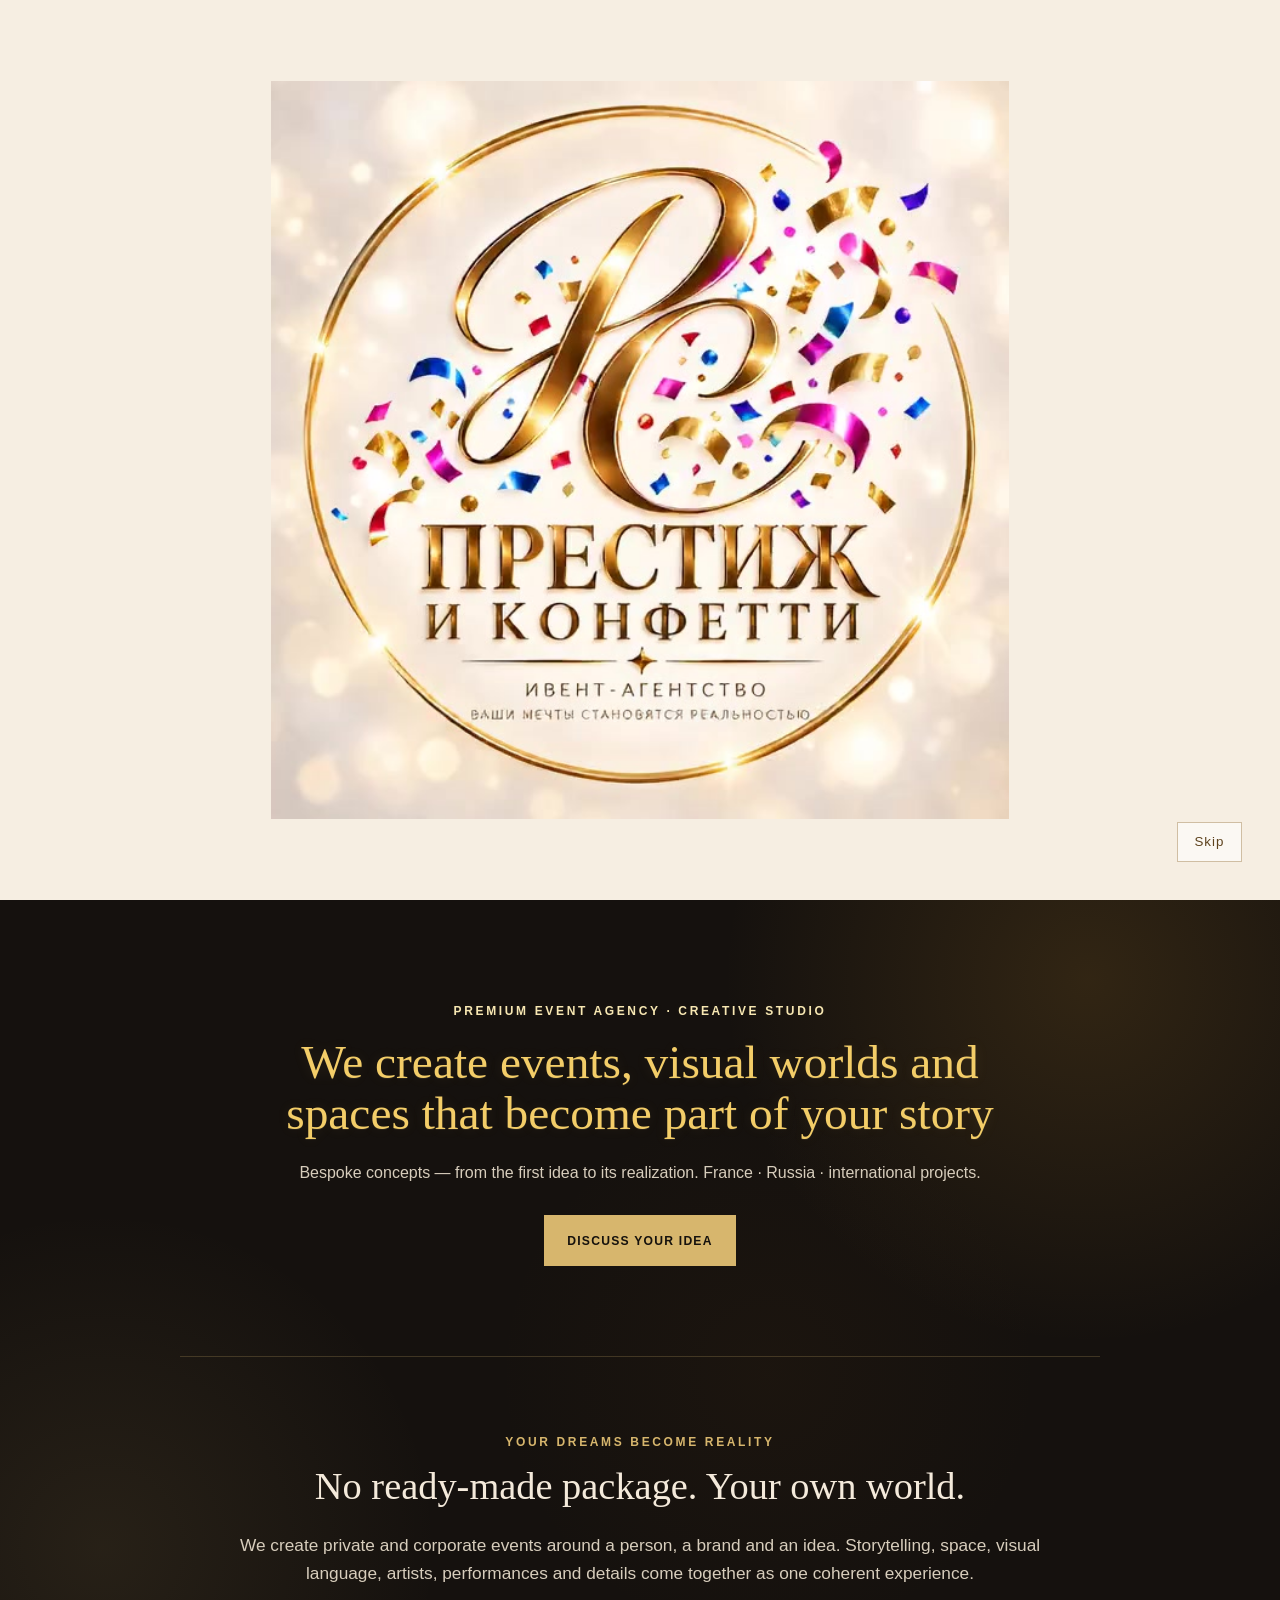
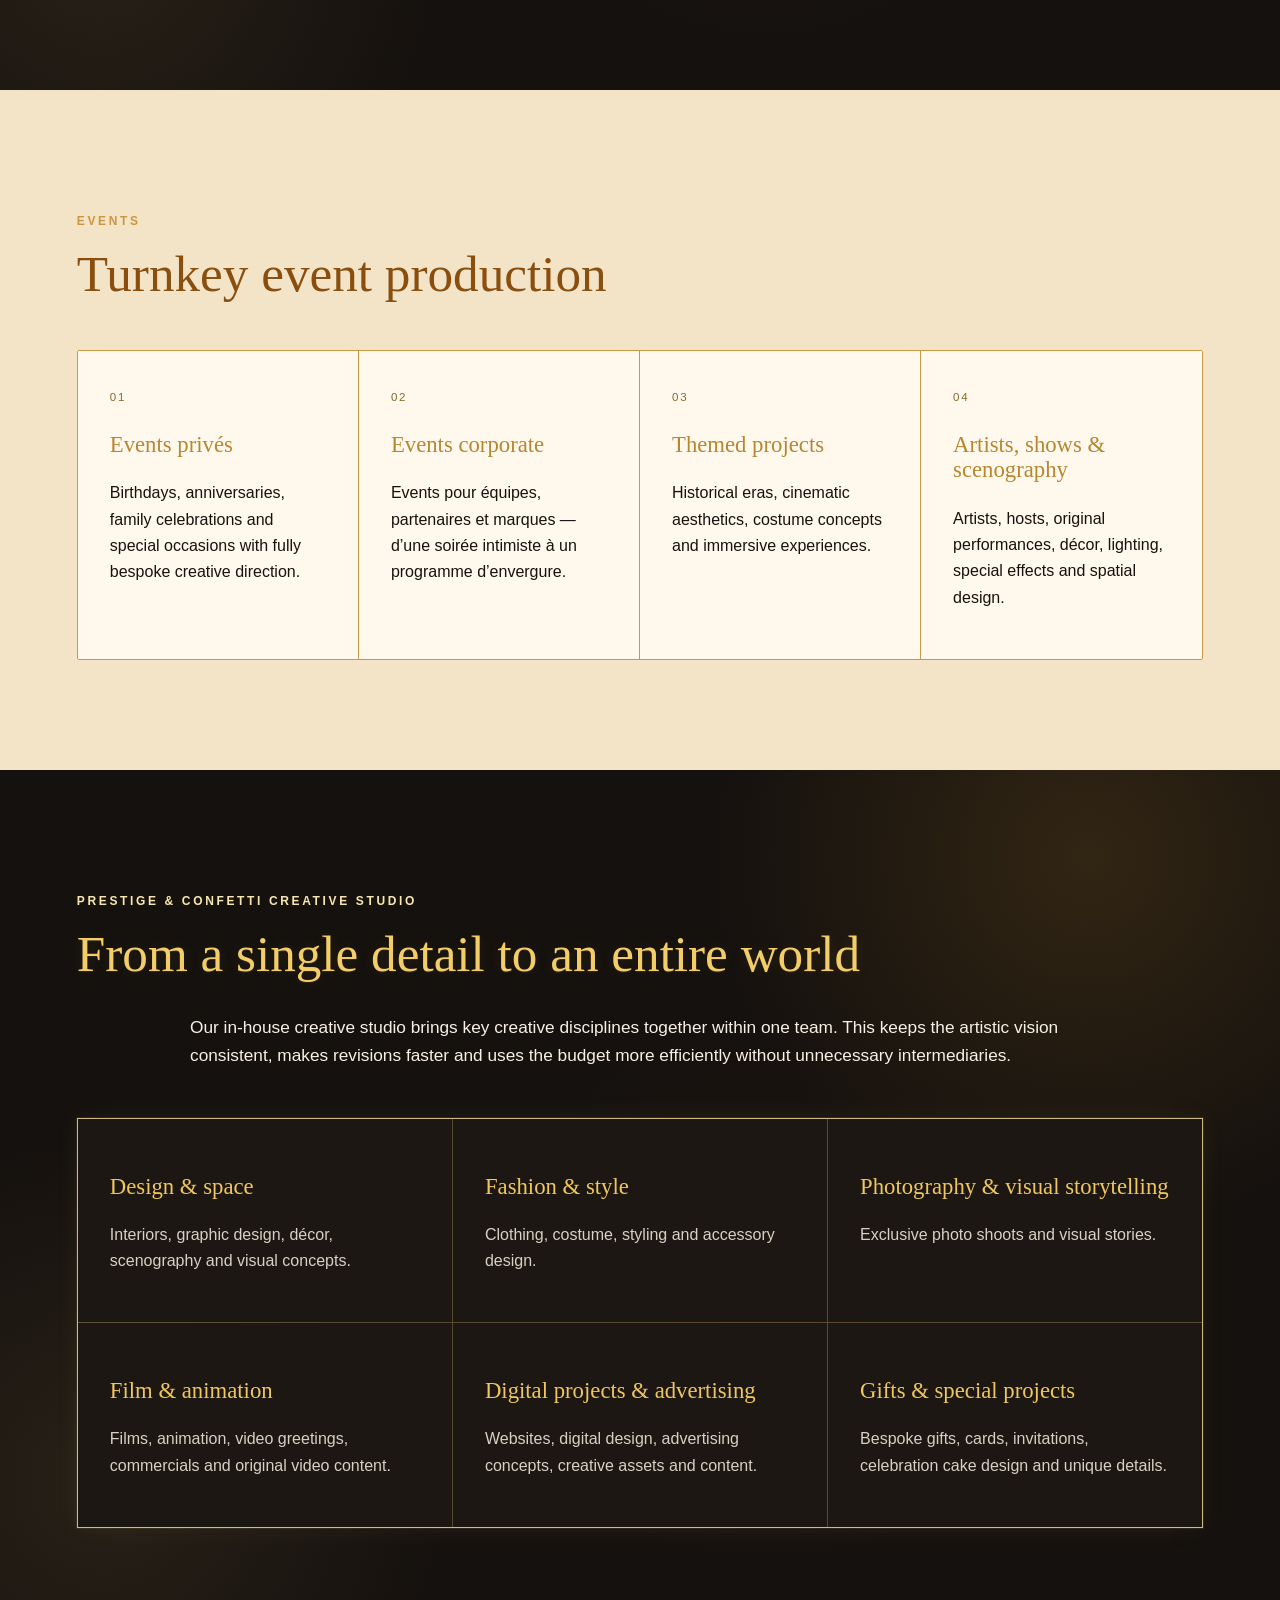
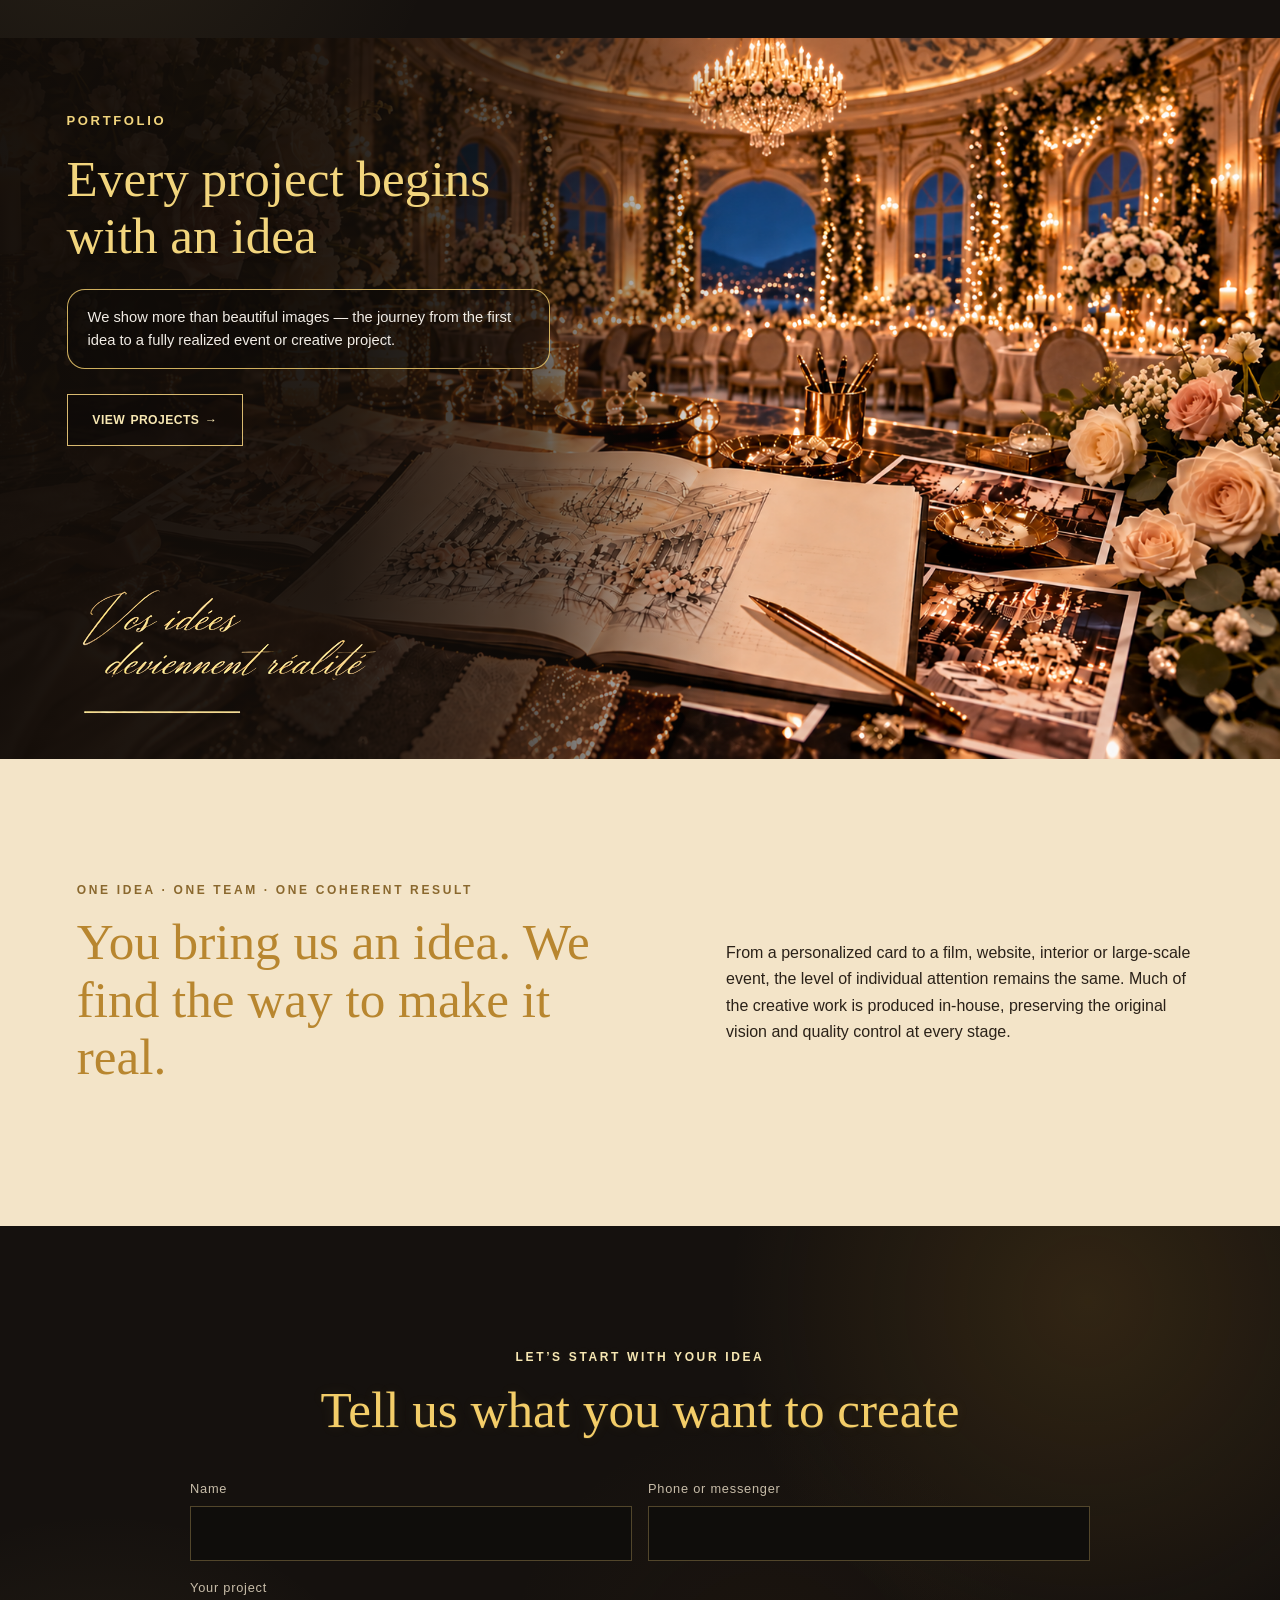
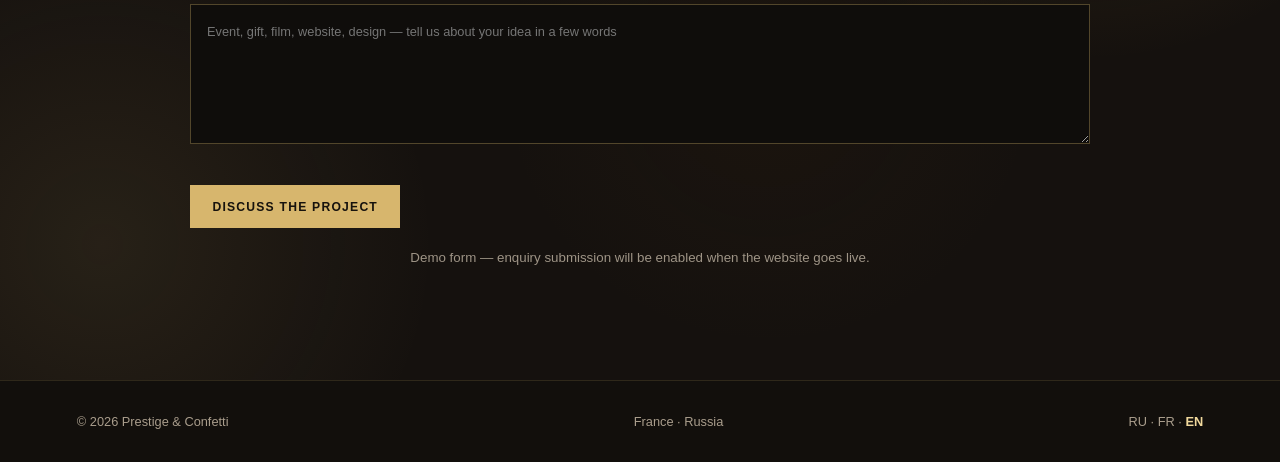
==== en.html @ f1adc05f "Add files via upload" ====
<!doctype html>
<html lang="en">
<head>
  <meta charset="utf-8">
  <meta name="viewport" content="width=device-width,initial-scale=1">
  <title>Prestige & Confetti | Premium Event Agency & Creative Studio</title>
  <meta name="description" content="Prestige & Confetti — premium event agency and integrated creative studio. Private and corporate events, design, photography, film, animation, websites, advertising and bespoke projects.">
  <meta name="robots" content="index,follow,max-image-preview:large">
  <meta name="theme-color" content="#120f0c">
  <meta property="og:type" content="website">
  <meta property="og:locale" content="en_US">
  <meta property="og:title" content="Prestige & Confetti — your dreams become reality">
  <meta property="og:description" content="Exclusive events and bespoke creative projects.">
  <meta property="og:image" content="assets/logo-ru.png">
  <link rel="preload" href="assets/logo-intro-fr.mp4" as="video" type="video/mp4">
  <link rel="stylesheet" href="styles.css">
  <script type="application/ld+json">{"@context":"https://schema.org","@type":"Organization","name":"Prestige & Confetti","description":"Premium Event Agency & Creative Studio intégré","areaServed":["France","Russie"],"knowsAbout":["Organisation d’événements","Events privés","Events corporate","Scénographie","Design","Photo et vidéo","Animation","Web design","Publicité"]}</script>
</head>
<body class="splash-active">
  <div class="splash" id="splash" aria-label="Prestige & Confetti">
    <video id="logoIntro" autoplay muted playsinline preload="auto" poster="assets/logo-poster.jpg">
      <source src="assets/logo-intro-fr.mp4" type="video/mp4">
    </video>
    <button class="skip" id="skipIntro" type="button">Skip</button>
  </div>

  <header class="top">
    <a class="brand" href="#top" aria-label="Prestige & Confetti — accueil"><img src="assets/logo-ru.png" alt=""><span>PRESTIGE & CONFETTI</span></a>
    <nav aria-label="Main navigation"><a href="#events">Events</a><a href="#studio">Creative Studio</a><a href="#portfolio">Portfolio</a><a href="#about">About</a><a href="#contact">Contact</a></nav>
    <div class="tools"><span class="langs" aria-label="Language"><a href="index.html" lang="ru">RU</a> <i>·</i> <a href="fr.html" lang="fr">FR</a> <i>·</i> <strong>EN</strong></span><button id="menu" aria-label="Open menu">☰</button></div>
  </header>

  <main id="top">
    <section class="hero confetti-zone" aria-label="Cinematic intro Prestige & Confetti">
      <video id="heroVideo" muted playsinline preload="metadata" poster="assets/hero-poster.jpg">
        <source src="assets/intro.mp4" type="video/mp4">
      </video>
      <audio id="backgroundMusic" loop autoplay preload="auto" playsinline>
        <source src="assets/neonovyy-karnaval-33-016ceb.mp3" type="audio/mpeg">
      </audio>
      <button class="sound" id="soundToggle" type="button" aria-label="Mute sound">Sound: on</button>
      <button class="confetti-toggle" id="confettiToggle" type="button" aria-label="Turn off confetti" aria-pressed="true">Confetti: on</button>
      <a class="scroll" href="#philosophy" aria-label="Go to content">↓</a>
    </section>

    <section id="philosophy" class="dark intro glow-bg hero-text confetti-zone">
      <p class="eyebrow">PREMIUM EVENT AGENCY · CREATIVE STUDIO</p>
      <h1 id="hero-title">We create events, visual worlds and spaces that become part of your story</h1>
      <p class="hero-lead">Bespoke concepts — from the first idea to its realization. France · Russia · international projects.</p>
      <a class="btn" href="#contact">Discuss your idea</a>
      <div class="philosophy-note">
        <p class="eyebrow">YOUR DREAMS BECOME REALITY</p>
        <h2>No ready-made package. Your own world.</h2>
        <p>We create private and corporate events around a person, a brand and an idea. Storytelling, space, visual language, artists, performances and details come together as one coherent experience.</p>
      </div>
    </section>

    <section id="events" class="light">
      <p class="eyebrow">EVENTS</p><h2>Turnkey event production</h2>
      <div class="grid"><article><span>01</span><h3>Events privés</h3><p>Birthdays, anniversaries, family celebrations and special occasions with fully bespoke creative direction.</p></article><article><span>02</span><h3>Events corporate</h3><p>Events pour équipes, partenaires et marques — d’une soirée intimiste à un programme d’envergure.</p></article><article><span>03</span><h3>Themed projects</h3><p>Historical eras, cinematic aesthetics, costume concepts and immersive experiences.</p></article><article><span>04</span><h3>Artists, shows & scenography</h3><p>Artists, hosts, original performances, décor, lighting, special effects and spatial design.</p></article></div>
    </section>

    <section id="studio" class="dark glow-bg">
      <p class="eyebrow">PRESTIGE & CONFETTI CREATIVE STUDIO</p><h2>From a single detail to an entire world</h2>
      <p class="lead">Our in-house creative studio brings key creative disciplines together within one team. This keeps the artistic vision consistent, makes revisions faster and uses the budget more efficiently without unnecessary intermediaries.</p>
      <div class="grid studio"><article><h3>Design & space</h3><p>Interiors, graphic design, décor, scenography and visual concepts.</p></article><article><h3>Fashion & style</h3><p>Clothing, costume, styling and accessory design.</p></article><article><h3>Photography & visual storytelling</h3><p>Exclusive photo shoots and visual stories.</p></article><article><h3>Film & animation</h3><p>Films, animation, video greetings, commercials and original video content.</p></article><article><h3>Digital projects & advertising</h3><p>Websites, digital design, advertising concepts, creative assets and content.</p></article><article><h3>Gifts & special projects</h3><p>Bespoke gifts, cards, invitations, celebration cake design and unique details.</p></article></div>
    </section>

    <section id="portfolio" class="visual portfolio-concept" aria-labelledby="portfolio-title"><div class="portfolio-copy"><p class="eyebrow">PORTFOLIO</p><h2 id="portfolio-title">Every project begins with an idea</h2><p>We show more than beautiful images — the journey from the first idea to a fully realized event or creative project.</p><a class="btn ghost" href="#contact">View projects <span aria-hidden="true">→</span></a><p class="portfolio-motto" aria-label="Vos idées deviennent réalité">Vos idées deviennent réalité</p></div></section>

    <section id="about" class="light split"><div><p class="eyebrow">ONE IDEA · ONE TEAM · ONE COHERENT RESULT</p><h2>You bring us an idea. We find the way to make it real.</h2></div><p>From a personalized card to a film, website, interior or large-scale event, the level of individual attention remains the same. Much of the creative work is produced in-house, preserving the original vision and quality control at every stage.</p></section>

    <section id="contact" class="dark contact glow-bg confetti-zone"><p class="eyebrow">LET’S START WITH YOUR IDEA</p><h2>Tell us what you want to create</h2><form><label>Name<input name="name" autocomplete="name"></label><label>Phone or messenger<input name="contact" autocomplete="tel"></label><label class="wide">Your project<textarea name="message" rows="5" placeholder="Event, gift, film, website, design — tell us about your idea in a few words"></textarea></label><button class="btn" type="submit">Discuss the project</button></form><small>Demo form — enquiry submission will be enabled when the website goes live.</small></section>
  </main>
  <footer><span>© 2026 Prestige & Confetti</span><span>France · Russia</span><span><a href="index.html" lang="ru">RU</a> · <a href="fr.html" lang="fr">FR</a> · <strong>EN</strong></span></footer>
  <script src="script-en.js"></script>
</body></html>
---- styles.css ----
:root{--gold:#d7b66d;--gold2:#f0d89c;--ivory:#f7f0e6;--ink:#15120f;--muted:#c8bda9;--dark:#120f0c}*{box-sizing:border-box}html{scroll-behavior:smooth}body{margin:0;background:var(--dark);color:var(--ivory);font-family:Arial,sans-serif;line-height:1.65}body.splash-active{overflow:hidden}.splash{position:fixed;inset:0;z-index:100;background:#f6eee2;display:grid;place-items:center;transition:opacity .8s ease,visibility .8s}.splash.hide{opacity:0;visibility:hidden;pointer-events:none}.splash video{width:100%;height:100%;object-fit:cover}.skip{position:absolute;right:3vw;bottom:3vw;border:1px solid #8e672c66;background:#fff9;color:#5e431e;padding:.7rem 1rem;letter-spacing:.08em;cursor:pointer}.top{position:fixed;z-index:30;top:0;left:0;right:0;height:74px;display:flex;align-items:center;justify-content:space-between;padding:0 4vw;background:linear-gradient(#100e0cf2,#100e0c99);backdrop-filter:blur(12px);border-bottom:1px solid #d7b66d33}.brand{display:flex;align-items:center;gap:.8rem;font-family:Georgia,serif;letter-spacing:.14em;color:var(--gold2);text-decoration:none;font-size:.78rem}.brand img{width:42px;height:42px;object-fit:cover;border-radius:50%}.top nav{display:flex;gap:1.8rem}.top nav a{color:#f7f0e6;text-decoration:none;font-size:.78rem;letter-spacing:.08em}.top nav a:hover{color:var(--gold)}.tools{display:flex;align-items:center;gap:1rem}.langs{font-size:.72rem;color:#d8c9b1;letter-spacing:.1em}.langs i{color:var(--gold);font-style:normal}#menu{display:none;background:none;border:0;color:white;font-size:1.5rem}.hero{min-height:100svh;position:relative;display:grid;place-items:center;overflow:hidden}.hero video{position:absolute;width:100%;height:100%;object-fit:cover}.shade{position:absolute;inset:0;background:linear-gradient(90deg,#0d0a08e8 0%,#0d0a0899 48%,#0d0a0833),linear-gradient(0deg,#0d0a08c9,transparent 60%)}.hero-copy{position:relative;z-index:2;width:min(980px,88vw);margin-right:auto;margin-left:6vw;padding-top:70px}.eyebrow{color:var(--gold);font-size:.75rem;letter-spacing:.22em;font-weight:700}h1,h2,h3{font-family:Georgia,serif;font-weight:400;line-height:1.12}h1{font-size:clamp(2.25rem,4.8vw,4.8rem);max-width:980px;margin:.3em 0}h2{font-size:clamp(2rem,4vw,4rem);margin:.25em 0 .6em}h3{font-size:1.42rem;color:var(--gold)}.hero-copy>p:not(.eyebrow){max-width:720px;font-size:1.08rem}.btn{display:inline-block;margin-top:1.2rem;padding:.9rem 1.4rem;border:1px solid var(--gold);background:var(--gold);color:#16120d;text-decoration:none;text-transform:uppercase;letter-spacing:.1em;font-weight:700;font-size:.76rem}.ghost{background:transparent;color:var(--ivory)}.sound{position:absolute;z-index:3;right:3vw;bottom:3vw;border:1px solid #e5c77a66;background:#100e0c99;color:#f5ead7;padding:.65rem .9rem;cursor:pointer}.scroll{position:absolute;z-index:3;bottom:3vw;left:50%;color:#f2d998;text-decoration:none;font-size:1.5rem;animation:float 1.8s ease-in-out infinite}@keyframes float{50%{transform:translateY(7px)}}section:not(.hero){padding:110px max(6vw,24px)}.dark{background:#15110e}.glow-bg{background:radial-gradient(circle at 85% 10%,#b4812c2e,transparent 28%),radial-gradient(circle at 8% 82%,#d7b66d18,transparent 25%),radial-gradient(circle at 60% 60%,#7e4d1710,transparent 30%),#15110e}.intro{text-align:center}.intro p:last-child,.lead{max-width:900px;margin:0 auto;font-size:1.08rem}.light{background:var(--ivory);color:var(--ink)}.grid{display:grid;grid-template-columns:repeat(4,1fr);gap:1px;margin-top:3rem;background:#d2c4ad}.grid article{padding:2rem;background:#faf5ec}.grid article>span{font-size:.72rem;letter-spacing:.15em;color:#8d7448}.dark .grid{grid-template-columns:repeat(3,1fr);background:#d7b66d2c}.dark .grid article{background:#1c1713}.dark .grid article p{color:#d8d0c4}.visual{min-height:72vh;display:flex;align-items:end;background:linear-gradient(90deg,#0e0b08e8,#0e0b0844),url('assets/hero-poster.jpg') center/cover}.visual>div{max-width:720px}.split{display:grid;grid-template-columns:1.2fr 1fr;gap:6vw;align-items:center}.contact{text-align:center}.contact form{max-width:900px;margin:2.5rem auto 1rem;display:grid;grid-template-columns:1fr 1fr;gap:1rem;text-align:left}.contact label{font-size:.8rem;color:var(--muted);letter-spacing:.06em}.contact input,.contact textarea{width:100%;margin-top:.4rem;padding:1rem;background:#0f0d0b;border:1px solid #d7b66d55;color:white;font:inherit}.wide{grid-column:1/-1}.contact button{justify-self:start;border:0}.contact small{color:#9e9486}footer{padding:30px 6vw;display:flex;justify-content:space-between;gap:1rem;color:#a99d8c;border-top:1px solid #d7b66d26;font-size:.8rem}@media(max-width:850px){.top nav{display:none;position:absolute;top:74px;left:0;right:0;padding:1.5rem 5vw;background:#100e0cf5;flex-direction:column}.top nav.open{display:flex}#menu{display:block}.langs{display:none}.grid,.dark .grid{grid-template-columns:1fr 1fr}.split{grid-template-columns:1fr}.hero-copy{margin-left:6vw}.brand span{display:none}}@media(max-width:560px){section:not(.hero){padding:80px 24px}.grid,.dark .grid,.contact form{grid-template-columns:1fr}.wide{grid-column:auto}.hero-copy{width:88vw}.hero-copy h1{font-size:2.25rem}.sound{bottom:22px;right:22px}.scroll{display:none}footer{flex-direction:column}.splash video{object-fit:contain;background:#f6eee2}}
@media(prefers-reduced-motion:reduce){html{scroll-behavior:auto}.scroll{animation:none}}

/* v3 — clean cinematic intro + separate readable SEO copy */
.hero{min-height:0;height:auto;aspect-ratio:16/9;margin-top:74px;background:#090806;position:relative;display:block;overflow:hidden}
.hero video{position:relative;display:block;width:100%;height:100%;object-fit:cover;object-position:center}
.hero .sound{bottom:24px;right:28px}
.hero .scroll{bottom:20px}
.hero-text{padding-top:clamp(76px,7vw,118px)!important;padding-bottom:clamp(82px,8vw,132px)!important}
.hero-text>h1{font-size:clamp(2.25rem,3.7vw,4rem);line-height:1.08;max-width:1050px;margin:.32em auto .45em;color:#e4c477;text-wrap:balance}
.hero-text>.hero-lead{max-width:780px;margin:0 auto;font-size:clamp(1rem,1.25vw,1.15rem);color:#d7cdbc}
.hero-text>.btn{margin-top:1.8rem}
.philosophy-note{max-width:920px;margin:clamp(70px,7vw,110px) auto 0;padding-top:clamp(52px,5vw,76px);border-top:1px solid #d7b66d38}
.philosophy-note h2{font-size:clamp(1.9rem,3vw,3.25rem);color:#f4eadb}
.philosophy-note>p:last-child{max-width:850px;margin:0 auto;color:#d7cdbc}
@media(max-width:850px){.hero{margin-top:74px}.hero-text>h1{font-size:clamp(2rem,6vw,3rem)}}
@media(max-width:560px){.hero{aspect-ratio:16/10}.hero video{object-fit:cover}.hero-text>h1{font-size:clamp(1.9rem,9vw,2.5rem)}.hero .sound{bottom:14px;right:14px;font-size:.7rem;padding:.5rem .7rem}}

/* v4 — always fit logo animation and cinematic intro inside the visible browser viewport */
.splash{padding:clamp(12px,2vw,28px);overflow:hidden}
.splash video{width:100%;height:100%;max-width:100%;max-height:100%;object-fit:contain;object-position:center;background:#f6eee2}
.hero{height:calc(100svh - 74px);min-height:0;aspect-ratio:auto;margin-top:74px;background:#090806;display:flex;align-items:center;justify-content:center}
.hero video{position:relative;width:100%;height:100%;object-fit:contain;object-position:center;background:#090806}
@media(max-width:560px){.splash{padding:8px}.hero{height:calc(100svh - 74px);aspect-ratio:auto}.hero video{object-fit:contain}}

/* v5 — logo intro is a true square card, never stretched to viewport width */
.splash{
  padding:clamp(18px,3vh,32px);
  display:flex;
  align-items:center;
  justify-content:center;
  background:#f6eee2;
}
.splash video{
  width:min(82vw,82vh) !important;
  height:auto !important;
  max-width:820px !important;
  max-height:82vh !important;
  aspect-ratio:1 / 1;
  object-fit:contain !important;
  object-position:center !important;
  display:block;
  flex:none;
  background:#f6eee2;
}
@media (max-width:700px){
  .splash video{
    width:min(92vw,78vh) !important;
    max-height:78vh !important;
  }
}

/* v7 — stronger visual hierarchy for the main SEO headline */
.hero-text>h1{
  color:#F3CD68;
  text-shadow:0 0 14px rgba(243,205,104,.10), 0 1px 0 rgba(255,239,185,.08);
}

/* v8 — lighter champagne eyebrow to separate it from the main gold H1 */
.hero-text>.eyebrow{
  color:#F7E7B2;
  text-shadow:0 0 8px rgba(247,231,178,.08);
}

/* v9 — warmer cream/champagne EVENTS section with clearer luxury card separation */
#events.light{
  background:#F3E4C8;
  color:#17120d;
}
#events .grid{
  background:#C7A76B;
  gap:1px;
}
#events .grid article{
  background:#FFF8EC;
}
#events .grid article>span{
  color:#8A682E;
}
#events .grid h3{
  color:#B8862F;
}

/* v10 — unify all light sections with the approved cream/champagne palette */
.light{
  background:#F3E4C8;
  color:#17120d;
}
#about.light{
  background:#F3E4C8;
}
#about .eyebrow{
  color:#8A682E;
}
#about h2{
  color:#B8862F;
}
#about > p{
  color:#2A2118;
}

/* v11 — dedicated Portfolio visual approved for “Каждый проект начинается с идеи” */
#portfolio.portfolio-concept{
  min-height:72vh;
  position:relative;
  display:flex;
  align-items:center;
  padding:clamp(72px,8vw,120px) max(6vw,24px);
  background-image:url('assets/portfolio-concept.png');
  background-position:center center;
  background-size:cover;
  background-repeat:no-repeat;
  color:#F7F0E6;
}
#portfolio.portfolio-concept::after{
  content:"";
  position:absolute;
  inset:0;
  pointer-events:none;
  background:linear-gradient(90deg,rgba(14,11,8,.20) 0%,rgba(14,11,8,.05) 38%,rgba(14,11,8,0) 58%);
}
#portfolio .portfolio-copy{
  position:relative;
  z-index:1;
  width:min(42%,680px);
  max-width:680px;
}
#portfolio .portfolio-copy h2,
#portfolio .portfolio-copy>p:not(.eyebrow):not(.portfolio-motto),
#portfolio .portfolio-copy>.eyebrow{
  /* Text is already art-directed in the approved visual; keep HTML text for SEO/accessibility without duplicating it visually. */
  position:absolute;
  width:1px;
  height:1px;
  padding:0;
  margin:-1px;
  overflow:hidden;
  clip:rect(0,0,0,0);
  white-space:nowrap;
  border:0;
}
#portfolio .portfolio-copy .btn{
  position:absolute;
  left:0;
  top:clamp(245px,24vw,390px);
  opacity:0;
  width:330px;
  height:70px;
  margin:0;
}
#portfolio .portfolio-motto{
  position:absolute;
  width:1px;
  height:1px;
  overflow:hidden;
  clip:rect(0,0,0,0);
  white-space:nowrap;
}
@media(max-width:850px){
  #portfolio.portfolio-concept{
    min-height:64vh;
    background-position:center center;
  }
}
@media(max-width:560px){
  #portfolio.portfolio-concept{
    min-height:62vh;
    background-size:cover;
    background-position:56% center;
  }
  #portfolio .portfolio-copy .btn{display:none}
}

/* v12 — Portfolio visual: preserve the full approved 16:9 composition without cropping */
#portfolio.portfolio-concept{
  min-height:0;
  width:100%;
  aspect-ratio:1648 / 928;
  padding:0;
  display:block;
  background-size:contain;
  background-position:center center;
  background-repeat:no-repeat;
  background-color:#120e0a;
}
#portfolio.portfolio-concept::after{display:none;}
#portfolio .portfolio-copy{
  position:absolute;
  inset:0;
  width:100%;
  max-width:none;
}
@media(max-width:850px){
  #portfolio.portfolio-concept{
    min-height:0;
    aspect-ratio:1648 / 928;
    background-size:contain;
    background-position:center center;
  }
}
@media(max-width:560px){
  #portfolio.portfolio-concept{
    min-height:0;
    aspect-ratio:1648 / 928;
    background-size:contain;
    background-position:center center;
  }
}

/* v13 — unified gold hierarchy across dark content sections */
#studio > .eyebrow,
#contact > .eyebrow{
  color:#F7E7B2;
  text-shadow:0 0 8px rgba(247,231,178,.08);
}
#studio > h2,
#contact > h2{
  color:#F3CD68;
  text-shadow:0 0 14px rgba(243,205,104,.10), 0 1px 0 rgba(255,239,185,.08);
}

/* v14 — Portfolio heading aligned with the approved gold/champagne hierarchy */
#portfolio.portfolio-concept::before{
  content:"";
  position:absolute;
  z-index:1;
  left:0;
  top:0;
  width:47%;
  height:48%;
  pointer-events:none;
  background:linear-gradient(90deg,rgba(20,15,10,.98) 0%,rgba(20,15,10,.94) 60%,rgba(20,15,10,.72) 82%,rgba(20,15,10,0) 100%);
}
#portfolio .portfolio-copy{z-index:2;}
#portfolio .portfolio-copy>.eyebrow,
#portfolio .portfolio-copy>h2{
  position:relative;
  width:auto;
  height:auto;
  padding:0;
  margin:0;
  overflow:visible;
  clip:auto;
  white-space:normal;
  border:0;
}
#portfolio .portfolio-copy>.eyebrow{
  color:#F7E7B2;
  font-size:clamp(.72rem,.9vw,.86rem);
  letter-spacing:.22em;
  font-weight:700;
  margin-bottom:1.25rem;
}
#portfolio .portfolio-copy>h2{
  color:#F3CD68;
  font-size:clamp(2.35rem,4.2vw,4.5rem);
  line-height:1.08;
  max-width:680px;
  margin:0;
  text-wrap:balance;
}
@media(max-width:850px){
  #portfolio.portfolio-concept::before{width:68%;height:48%;}
  #portfolio .portfolio-copy{width:min(62%,680px);}
}
@media(max-width:560px){
  #portfolio.portfolio-concept::before{width:100%;height:43%;background:linear-gradient(180deg,rgba(20,15,10,.98) 0%,rgba(20,15,10,.90) 72%,rgba(20,15,10,0) 100%);}
  #portfolio .portfolio-copy{width:100%;}
  #portfolio .portfolio-copy>h2{font-size:clamp(2rem,9vw,2.8rem);}
}

/* v15 — Portfolio: one clean HTML text layer, no duplicated baked-in heading */
#portfolio.portfolio-concept::before{
  content:"";
  position:absolute;
  z-index:1;
  inset:0 auto 0 0;
  width:43%;
  height:100%;
  pointer-events:none;
  background:linear-gradient(90deg,#140f0b 0%,#140f0b 72%,rgba(20,15,11,.94) 84%,rgba(20,15,11,0) 100%);
}
#portfolio .portfolio-copy{
  position:absolute;
  z-index:2;
  inset:0 auto 0 0;
  width:43%;
  max-width:none;
  padding:8.5% 2.5% 4.2% 5.2%;
  display:flex;
  flex-direction:column;
  align-items:flex-start;
}
#portfolio .portfolio-copy>.eyebrow,
#portfolio .portfolio-copy>h2,
#portfolio .portfolio-copy>p:not(.eyebrow):not(.portfolio-motto),
#portfolio .portfolio-motto{
  position:relative;
  width:auto;
  height:auto;
  padding:0;
  overflow:visible;
  clip:auto;
  white-space:normal;
  border:0;
}
#portfolio .portfolio-copy>.eyebrow{
  color:#F7E7B2;
  font-size:clamp(.68rem,.9vw,.92rem);
  letter-spacing:.22em;
  font-weight:700;
  margin:0 0 1.2rem;
}
#portfolio .portfolio-copy>h2{
  color:#F3CD68;
  font-size:clamp(2.2rem,3.9vw,4.15rem);
  line-height:1.08;
  max-width:650px;
  margin:0 0 1.45rem;
  text-shadow:0 0 14px rgba(243,205,104,.10),0 1px 0 rgba(255,239,185,.08);
}
#portfolio .portfolio-copy>p:not(.eyebrow):not(.portfolio-motto){
  color:#E9E0D3;
  font-size:clamp(.88rem,1.15vw,1.12rem);
  line-height:1.55;
  max-width:520px;
  margin:0 0 1.7rem;
}
#portfolio .portfolio-copy .btn{
  position:relative;
  left:auto;
  top:auto;
  opacity:1;
  width:auto;
  height:auto;
  margin:0;
  padding:.9rem 1.45rem;
  border:1px solid #D9BA70;
  color:#F7E7B2;
  background:transparent;
}
#portfolio .portfolio-motto{
  color:#D9BA70;
  font-family:"Segoe Script","Brush Script MT",cursive;
  font-size:clamp(1.35rem,2.05vw,2.2rem);
  line-height:1.25;
  max-width:310px;
  margin:auto 0 0;
  padding-bottom:1.15rem;
}
#portfolio .portfolio-motto::after{
  content:"";
  display:block;
  width:155px;
  height:1px;
  margin-top:1.25rem;
  background:#D9BA70;
}
@media(max-width:850px){
  #portfolio.portfolio-concept::before{width:54%;}
  #portfolio .portfolio-copy{width:54%;padding:7% 3% 3.5% 4.5%;}
  #portfolio .portfolio-copy>h2{font-size:clamp(1.7rem,4.5vw,2.8rem);margin-bottom:.8rem;}
  #portfolio .portfolio-copy>p:not(.eyebrow):not(.portfolio-motto){font-size:clamp(.72rem,1.5vw,.95rem);margin-bottom:1rem;}
  #portfolio .portfolio-motto{font-size:clamp(1rem,2.3vw,1.55rem);}
}
@media(max-width:560px){
  #portfolio.portfolio-concept::before{width:100%;background:linear-gradient(90deg,rgba(20,15,11,.98),rgba(20,15,11,.80));}
  #portfolio .portfolio-copy{width:100%;padding:7% 7% 5%;}
  #portfolio .portfolio-copy>.eyebrow{margin-bottom:.55rem;font-size:.58rem;}
  #portfolio .portfolio-copy>h2{font-size:clamp(1.35rem,7vw,2rem);max-width:75%;}
  #portfolio .portfolio-copy>p:not(.eyebrow):not(.portfolio-motto){max-width:70%;font-size:.7rem;line-height:1.35;}
  #portfolio .portfolio-copy .btn{display:inline-block;font-size:.58rem;padding:.55rem .8rem;}
  #portfolio .portfolio-motto{font-size:.9rem;padding-bottom:0;}
  #portfolio .portfolio-motto::after{width:90px;margin-top:.55rem;}
}

/* v16 — EVENTS heading: approved warm deep gold from the visual reference */
#events > .eyebrow{
  color:#C99742;
}
#events > h2{
  color:#8A4F0F;
  text-shadow:0 1px 0 rgba(255,248,230,.20);
}


/* v17 — Russian Creative Studio card titles + refined gold frame */
#studio .grid.studio{
  border:1px solid rgba(240,216,156,.78);
  box-shadow:0 0 0 1px rgba(215,182,109,.10), 0 0 22px rgba(215,182,109,.07);
  background:rgba(215,182,109,.34);
}
#studio .grid.studio article{
  border:0;
}
#studio .grid.studio h3{
  color:#F0C75E;
}
@media(max-width:560px){
  #studio .grid.studio{box-shadow:0 0 14px rgba(215,182,109,.06);}
}

/* v18 — restore the previously approved handwritten motto typography */
#portfolio .portfolio-motto{
  font-family:"Segoe Script","Brush Script MT",cursive !important;
  font-style:normal !important;
  font-weight:400 !important;
  letter-spacing:0 !important;
}

/* v19 — restore the exact approved motto artwork from the original portfolio visual */
#portfolio .portfolio-motto{
  font-size:0 !important;
  line-height:0 !important;
  width:min(320px,100%) !important;
  height:auto !important;
  aspect-ratio:320/155;
  max-width:320px !important;
  margin:auto 0 0 !important;
  padding:0 !important;
  background:url('assets/portfolio-motto-approved.png') left bottom / contain no-repeat;
  color:transparent !important;
}
#portfolio .portfolio-motto::after{display:none !important;}
@media(max-width:850px){
  #portfolio .portfolio-motto{width:min(230px,100%) !important;}
}
@media(max-width:560px){
  #portfolio .portfolio-motto{width:min(180px,100%) !important;}
}

/* v20 — EVENTS: refined thin gold framing around the four service cards */
#events .grid{
  gap:0;
  background:#FFF8EC;
  border:1px solid #C99A45;
  border-radius:2px;
  overflow:hidden;
  box-shadow:none;
}
#events .grid article{
  background:#FFF8EC;
  border:0;
  border-right:1px solid #C99A45;
  box-shadow:none;
}
#events .grid article:last-child{
  border-right:0;
}
@media(max-width:850px){
  #events .grid article:nth-child(2){border-right:0}
  #events .grid article:nth-child(-n+2){border-bottom:1px solid #C99A45}
}
@media(max-width:560px){
  #events .grid article,
  #events .grid article:nth-child(2){
    border-right:0;
    border-bottom:1px solid #C99A45;
  }
  #events .grid article:last-child{border-bottom:0}
}

/* v22 — elegant side-confetti effect for selected sections */
.confetti-zone{position:relative;overflow:hidden}
.confetti-layer{position:absolute;inset:0;z-index:2;pointer-events:none;overflow:hidden}
#philosophy>.confetti-layer,#contact>.confetti-layer{z-index:0}
#philosophy>*:not(.confetti-layer),#contact>*:not(.confetti-layer){position:relative;z-index:1}
.confetti-piece{position:absolute;top:-8%;left:var(--x);width:var(--w);height:var(--h);border-radius:var(--r);background:var(--c);opacity:var(--o);box-shadow:0 0 5px color-mix(in srgb,var(--c) 72%,transparent),0 0 10px color-mix(in srgb,var(--c) 28%,transparent);transform:rotate(var(--rot));animation:confettiFall var(--dur) linear var(--delay) infinite;will-change:transform,opacity}
.confetti-piece.ribbon{border-radius:60% 20% 60% 20%;background:transparent;border:2px solid var(--c);height:calc(var(--h) * 2.3);filter:drop-shadow(0 0 3px var(--c))}
@keyframes confettiFall{0%{transform:translate3d(0,-12vh,0) rotate(var(--rot));opacity:0}8%{opacity:var(--o)}50%{transform:translate3d(var(--drift),52vh,0) rotate(calc(var(--rot) + 300deg));opacity:var(--o)}92%{opacity:var(--o)}100%{transform:translate3d(calc(var(--drift) * -.35),112vh,0) rotate(calc(var(--rot) + 690deg));opacity:0}}
.confetti-off .confetti-layer{display:none}
.confetti-toggle{position:absolute;z-index:4;right:28px;bottom:24px;transform:translateY(-48px);border:1px solid #e5c77a66;background:#100e0c99;color:#f5ead7;padding:.65rem .9rem;cursor:pointer;font-size:.78rem;letter-spacing:.03em}
.confetti-toggle:hover,.sound:hover{border-color:#e5c77aaa;background:#17120ebd}
@media(max-width:560px){.confetti-toggle{right:14px;bottom:14px;transform:translateY(-42px);font-size:.68rem;padding:.5rem .7rem}.confetti-piece:nth-child(n+25){display:none}}
@media(prefers-reduced-motion:reduce){.confetti-layer{display:none}.confetti-toggle{display:none}}

/* v24 — two targeted fixes only: align confetti control and fully mask baked portfolio text */
.hero .confetti-toggle{
  right:18px;
}
#portfolio.portfolio-concept::before{
  background:linear-gradient(90deg,#140f0b 0%,#140f0b 92%,rgba(20,15,11,.98) 96%,rgba(20,15,11,0) 100%);
}
@media(max-width:560px){
  .hero .confetti-toggle{right:8px;}
}

/* v25 — Portfolio: reveal the full open book while keeping the baked-in old copy hidden */
#portfolio.portfolio-concept::before{
  width:43%;
  height:72%;
  inset:0 auto auto 0;
  background:
    linear-gradient(90deg,#140f0b 0%,#140f0b 72%,rgba(20,15,11,.94) 84%,rgba(20,15,11,0) 100%);
  -webkit-mask-image:linear-gradient(180deg,#000 0%,#000 78%,rgba(0,0,0,.92) 88%,transparent 100%);
  mask-image:linear-gradient(180deg,#000 0%,#000 78%,rgba(0,0,0,.92) 88%,transparent 100%);
}
/* Small local cover for the baked-in original button only; avoids masking the book below. */
#portfolio .portfolio-copy .btn::before{
  content:"";
  position:absolute;
  z-index:-1;
  inset:-10px -18px;
  background:#140f0b;
}

/* v26 — targeted portfolio cleanup: hide only baked-in copy/button/motto; keep the full book visible */
#portfolio.portfolio-concept::before{
  content:"";
  position:absolute;
  inset:0;
  width:100%;
  height:100%;
  z-index:1;
  pointer-events:none;
  -webkit-mask-image:none;
  mask-image:none;
  background:
    linear-gradient(#140f0b,#140f0b) left top / 43% 54% no-repeat,
    linear-gradient(#140f0b,#140f0b) left 54% / 29% 14% no-repeat,
    linear-gradient(#140f0b,#140f0b) left bottom / 30% 32% no-repeat;
}
#portfolio .portfolio-copy{position:relative;z-index:2;}
@media(max-width:850px){
  #portfolio.portfolio-concept::before{
    background:
      linear-gradient(#140f0b,#140f0b) left top / 54% 54% no-repeat,
      linear-gradient(#140f0b,#140f0b) left 54% / 38% 14% no-repeat,
      linear-gradient(#140f0b,#140f0b) left bottom / 38% 32% no-repeat;
  }
}
@media(max-width:560px){
  #portfolio.portfolio-concept::before{
    background:linear-gradient(90deg,rgba(20,15,11,.98),rgba(20,15,11,.80));
  }
}

/* v27 — FINAL approved Portfolio block, rebuilt from the clean source image */
#portfolio.portfolio-concept{
  position:relative;
  min-height:clamp(610px,52vw,940px);
  background-image:url('assets/portfolio-concept-clean.png') !important;
  background-size:cover !important;
  background-position:center center !important;
  background-repeat:no-repeat !important;
  overflow:hidden;
}
#portfolio.portfolio-concept::before{
  content:"" !important;
  position:absolute !important;
  inset:0 !important;
  width:58% !important;
  height:100% !important;
  z-index:1 !important;
  pointer-events:none !important;
  background:linear-gradient(90deg,rgba(18,13,9,.97) 0%,rgba(18,13,9,.92) 45%,rgba(18,13,9,.68) 72%,rgba(18,13,9,0) 100%) !important;
  -webkit-mask-image:none !important;
  mask-image:none !important;
}
#portfolio.portfolio-concept::after{display:none !important;}
#portfolio .portfolio-copy{
  position:absolute !important;
  z-index:2 !important;
  inset:0 auto 0 0 !important;
  width:43% !important;
  padding:5.6% 0 3.2% 5.2% !important;
  display:flex !important;
  flex-direction:column !important;
  align-items:flex-start !important;
}
#portfolio .portfolio-copy>.eyebrow{
  color:#F2D57D !important;
  font-size:clamp(.72rem,1.02vw,1rem) !important;
  letter-spacing:.20em !important;
  font-weight:600 !important;
  margin:0 0 1.25rem !important;
}
#portfolio .portfolio-copy>h2{
  color:#F2D57D !important;
  font-size:clamp(2.35rem,4vw,4.2rem) !important;
  line-height:1.10 !important;
  font-weight:400 !important;
  max-width:660px !important;
  margin:0 0 1.55rem !important;
  text-shadow:0 1px 8px rgba(0,0,0,.25) !important;
}
#portfolio .portfolio-copy>p:not(.eyebrow):not(.portfolio-motto){
  color:#F1ECE5 !important;
  font-size:clamp(.9rem,1.15vw,1.12rem) !important;
  line-height:1.58 !important;
  max-width:520px !important;
  margin:0 0 1.55rem !important;
  padding:1rem 1.25rem !important;
  background:rgba(13,10,8,.43) !important;
  border:1px solid rgba(224,190,103,.92) !important;
  border-radius:18px !important;
  box-sizing:border-box !important;
}
#portfolio .portfolio-copy .btn{
  margin:0 !important;
  padding:.95rem 1.55rem !important;
  border:1px solid #D9BA70 !important;
  color:#F7E7B2 !important;
  background:rgba(10,8,7,.36) !important;
}
#portfolio .portfolio-motto{
  width:min(320px,100%) !important;
  max-width:320px !important;
  aspect-ratio:320/155 !important;
  margin:auto 0 0 !important;
  padding:0 !important;
  background:url('assets/portfolio-motto-approved.png') left bottom / contain no-repeat !important;
}
#portfolio .portfolio-copy .btn::before{display:none !important;}
@media(max-width:850px){
  #portfolio.portfolio-concept{min-height:620px;background-position:center center !important;}
  #portfolio.portfolio-concept::before{width:70% !important;}
  #portfolio .portfolio-copy{width:56% !important;padding:6% 0 3.5% 4.5% !important;}
  #portfolio .portfolio-motto{width:min(230px,100%) !important;}
}
@media(max-width:560px){
  #portfolio.portfolio-concept{min-height:600px;background-position:58% center !important;}
  #portfolio.portfolio-concept::before{width:100% !important;background:linear-gradient(90deg,rgba(18,13,9,.96),rgba(18,13,9,.72)) !important;}
  #portfolio .portfolio-copy{width:100% !important;padding:7% 7% 5% !important;}
  #portfolio .portfolio-copy>h2{font-size:clamp(1.5rem,7vw,2.15rem) !important;max-width:82% !important;}
  #portfolio .portfolio-copy>p:not(.eyebrow):not(.portfolio-motto){max-width:82% !important;font-size:.72rem !important;padding:.75rem .9rem !important;border-radius:12px !important;}
  #portfolio .portfolio-motto{width:min(180px,100%) !important;}
}

/* v28 — Portfolio motto: transparent backing; underlying image remains visible */
#portfolio .portfolio-motto{
  background-image:url('assets/portfolio-motto-transparent.png') !important;
  background-color:transparent !important;
}

/* v29 — compact Portfolio CTA lettering */
#portfolio .portfolio-copy .btn{
  letter-spacing:.035em !important;
  word-spacing:.12em !important;
}

/* v32 — keep hero controls fully inside the right black gutter in both states */
.hero .sound,
.hero .confetti-toggle{
  right:18px;
  width:118px;
  min-width:118px;
  max-width:118px;
  padding:.65rem .45rem;
  text-align:center;
  white-space:nowrap;
}
.hero .confetti-toggle{transform:translateY(-48px)}
@media(max-width:560px){
  .hero .sound,
  .hero .confetti-toggle{
    right:8px;
    width:106px;
    min-width:106px;
    max-width:106px;
    padding:.5rem .35rem;
  }
  .hero .confetti-toggle{transform:translateY(-42px)}
}

/* v34 — active RU/FR language switch, identical visual system */
.langs a, footer a{color:inherit;text-decoration:none}
.langs a:hover, footer a:hover{color:var(--gold)}
.langs strong, footer strong{color:var(--gold2);font-weight:700}
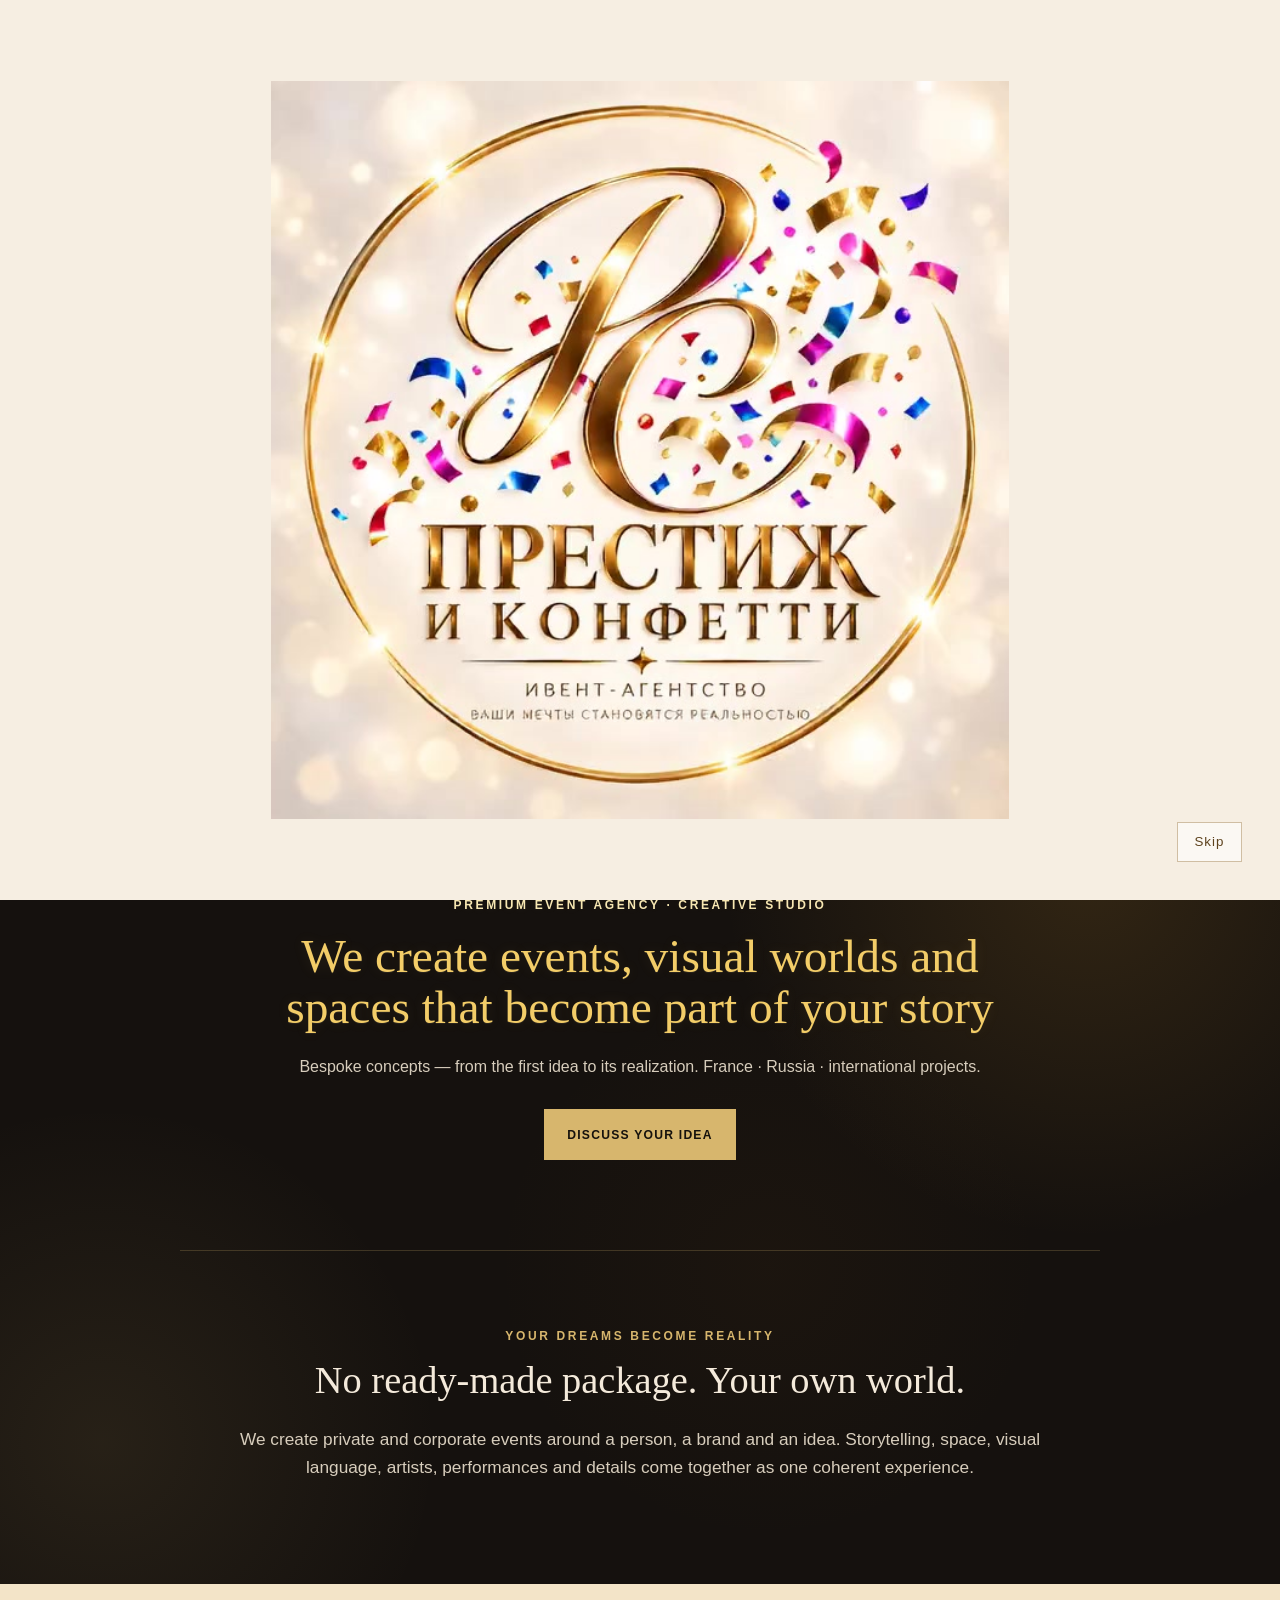
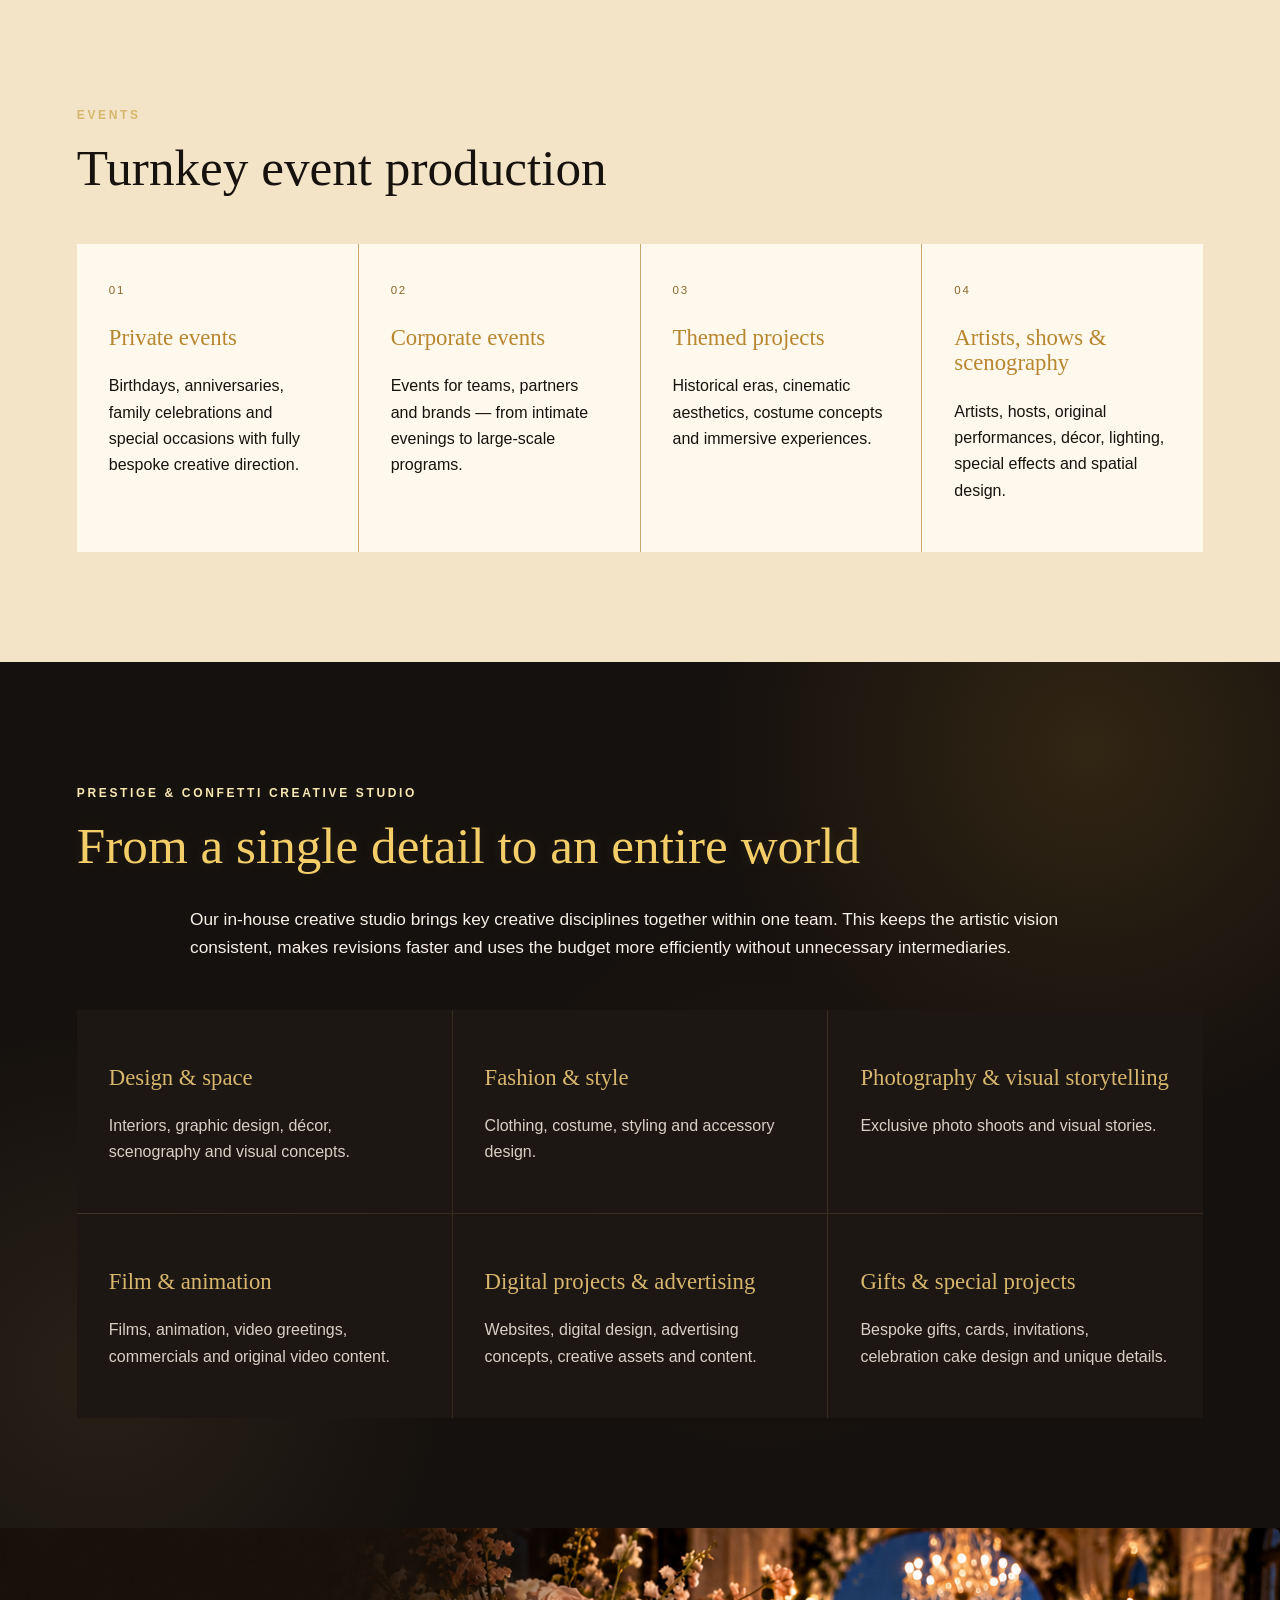
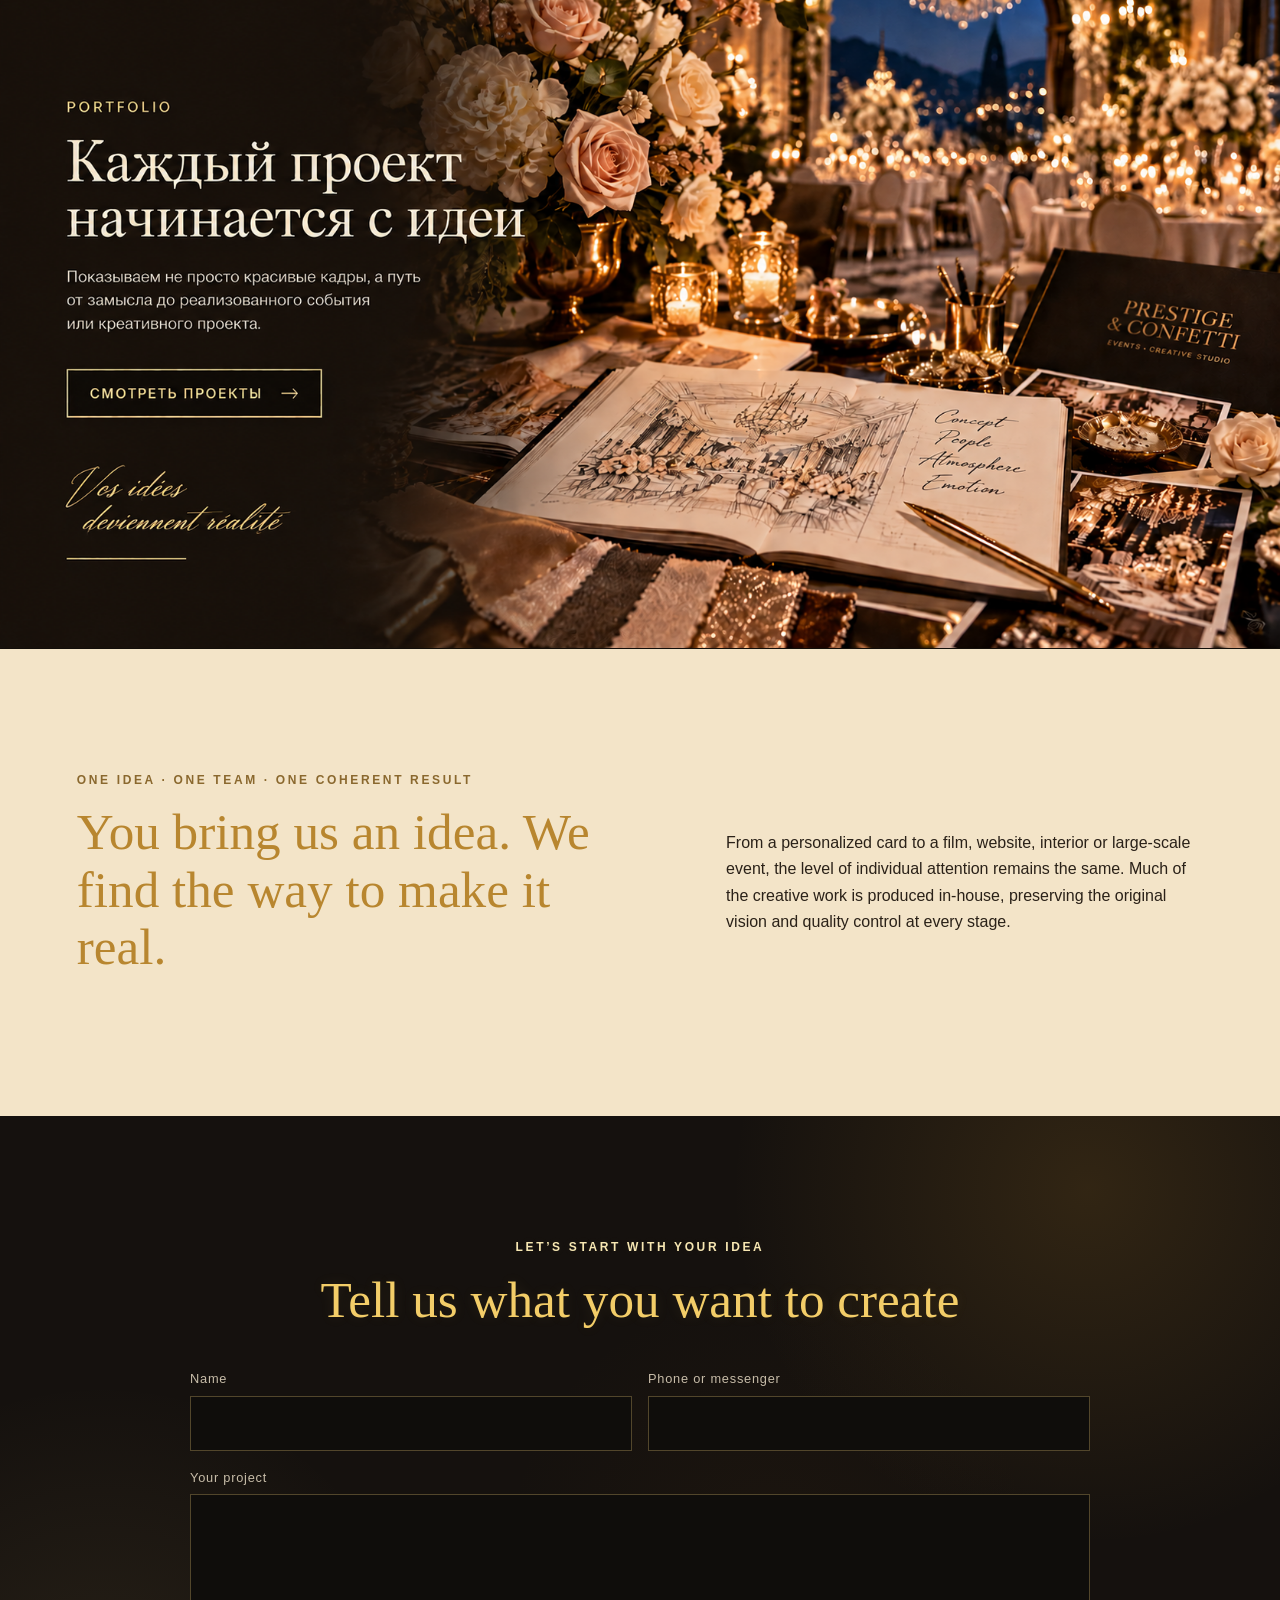
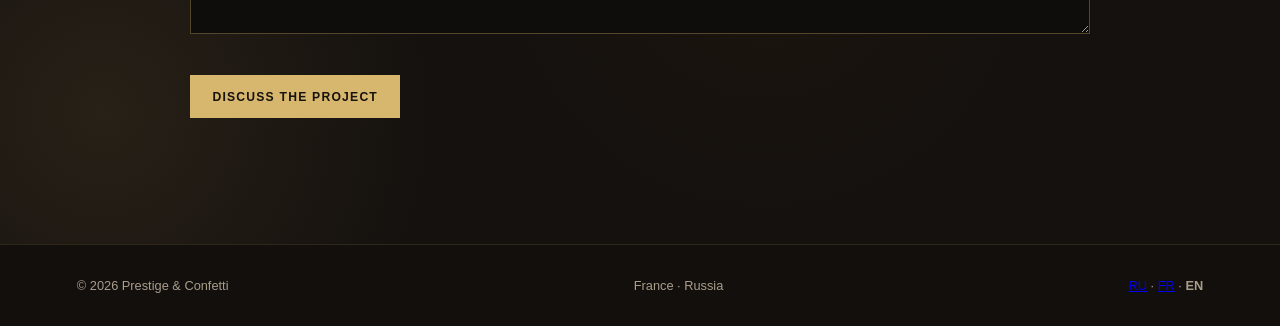
==== commit fb28211d: "Enable confetti in English creative studio section" ====
--- a/en.html
+++ b/en.html
@@ -1,77 +1 @@
-<!doctype html>
-<html lang="en">
-<head>
-  <meta charset="utf-8">
-  <meta name="viewport" content="width=device-width,initial-scale=1">
-  <title>Prestige & Confetti | Premium Event Agency & Creative Studio</title>
-  <meta name="description" content="Prestige & Confetti — premium event agency and integrated creative studio. Private and corporate events, design, photography, film, animation, websites, advertising and bespoke projects.">
-  <meta name="robots" content="index,follow,max-image-preview:large">
-  <meta name="theme-color" content="#120f0c">
-  <meta property="og:type" content="website">
-  <meta property="og:locale" content="en_US">
-  <meta property="og:title" content="Prestige & Confetti — your dreams become reality">
-  <meta property="og:description" content="Exclusive events and bespoke creative projects.">
-  <meta property="og:image" content="assets/logo-ru.png">
-  <link rel="preload" href="assets/logo-intro-fr.mp4" as="video" type="video/mp4">
-  <link rel="stylesheet" href="styles.css">
-  <script type="application/ld+json">{"@context":"https://schema.org","@type":"Organization","name":"Prestige & Confetti","description":"Premium Event Agency & Creative Studio intégré","areaServed":["France","Russie"],"knowsAbout":["Organisation d’événements","Events privés","Events corporate","Scénographie","Design","Photo et vidéo","Animation","Web design","Publicité"]}</script>
-</head>
-<body class="splash-active">
-  <div class="splash" id="splash" aria-label="Prestige & Confetti">
-    <video id="logoIntro" autoplay muted playsinline preload="auto" poster="assets/logo-poster.jpg">
-      <source src="assets/logo-intro-fr.mp4" type="video/mp4">
-    </video>
-    <button class="skip" id="skipIntro" type="button">Skip</button>
-  </div>
-
-  <header class="top">
-    <a class="brand" href="#top" aria-label="Prestige & Confetti — accueil"><img src="assets/logo-ru.png" alt=""><span>PRESTIGE & CONFETTI</span></a>
-    <nav aria-label="Main navigation"><a href="#events">Events</a><a href="#studio">Creative Studio</a><a href="#portfolio">Portfolio</a><a href="#about">About</a><a href="#contact">Contact</a></nav>
-    <div class="tools"><span class="langs" aria-label="Language"><a href="index.html" lang="ru">RU</a> <i>·</i> <a href="fr.html" lang="fr">FR</a> <i>·</i> <strong>EN</strong></span><button id="menu" aria-label="Open menu">☰</button></div>
-  </header>
-
-  <main id="top">
-    <section class="hero confetti-zone" aria-label="Cinematic intro Prestige & Confetti">
-      <video id="heroVideo" muted playsinline preload="metadata" poster="assets/hero-poster.jpg">
-        <source src="assets/intro.mp4" type="video/mp4">
-      </video>
-      <audio id="backgroundMusic" loop autoplay preload="auto" playsinline>
-        <source src="assets/neonovyy-karnaval-33-016ceb.mp3" type="audio/mpeg">
-      </audio>
-      <button class="sound" id="soundToggle" type="button" aria-label="Mute sound">Sound: on</button>
-      <button class="confetti-toggle" id="confettiToggle" type="button" aria-label="Turn off confetti" aria-pressed="true">Confetti: on</button>
-      <a class="scroll" href="#philosophy" aria-label="Go to content">↓</a>
-    </section>
-
-    <section id="philosophy" class="dark intro glow-bg hero-text confetti-zone">
-      <p class="eyebrow">PREMIUM EVENT AGENCY · CREATIVE STUDIO</p>
-      <h1 id="hero-title">We create events, visual worlds and spaces that become part of your story</h1>
-      <p class="hero-lead">Bespoke concepts — from the first idea to its realization. France · Russia · international projects.</p>
-      <a class="btn" href="#contact">Discuss your idea</a>
-      <div class="philosophy-note">
-        <p class="eyebrow">YOUR DREAMS BECOME REALITY</p>
-        <h2>No ready-made package. Your own world.</h2>
-        <p>We create private and corporate events around a person, a brand and an idea. Storytelling, space, visual language, artists, performances and details come together as one coherent experience.</p>
-      </div>
-    </section>
-
-    <section id="events" class="light">
-      <p class="eyebrow">EVENTS</p><h2>Turnkey event production</h2>
-      <div class="grid"><article><span>01</span><h3>Events privés</h3><p>Birthdays, anniversaries, family celebrations and special occasions with fully bespoke creative direction.</p></article><article><span>02</span><h3>Events corporate</h3><p>Events pour équipes, partenaires et marques — d’une soirée intimiste à un programme d’envergure.</p></article><article><span>03</span><h3>Themed projects</h3><p>Historical eras, cinematic aesthetics, costume concepts and immersive experiences.</p></article><article><span>04</span><h3>Artists, shows & scenography</h3><p>Artists, hosts, original performances, décor, lighting, special effects and spatial design.</p></article></div>
-    </section>
-
-    <section id="studio" class="dark glow-bg">
-      <p class="eyebrow">PRESTIGE & CONFETTI CREATIVE STUDIO</p><h2>From a single detail to an entire world</h2>
-      <p class="lead">Our in-house creative studio brings key creative disciplines together within one team. This keeps the artistic vision consistent, makes revisions faster and uses the budget more efficiently without unnecessary intermediaries.</p>
-      <div class="grid studio"><article><h3>Design & space</h3><p>Interiors, graphic design, décor, scenography and visual concepts.</p></article><article><h3>Fashion & style</h3><p>Clothing, costume, styling and accessory design.</p></article><article><h3>Photography & visual storytelling</h3><p>Exclusive photo shoots and visual stories.</p></article><article><h3>Film & animation</h3><p>Films, animation, video greetings, commercials and original video content.</p></article><article><h3>Digital projects & advertising</h3><p>Websites, digital design, advertising concepts, creative assets and content.</p></article><article><h3>Gifts & special projects</h3><p>Bespoke gifts, cards, invitations, celebration cake design and unique details.</p></article></div>
-    </section>
-
-    <section id="portfolio" class="visual portfolio-concept" aria-labelledby="portfolio-title"><div class="portfolio-copy"><p class="eyebrow">PORTFOLIO</p><h2 id="portfolio-title">Every project begins with an idea</h2><p>We show more than beautiful images — the journey from the first idea to a fully realized event or creative project.</p><a class="btn ghost" href="#contact">View projects <span aria-hidden="true">→</span></a><p class="portfolio-motto" aria-label="Vos idées deviennent réalité">Vos idées deviennent réalité</p></div></section>
-
-    <section id="about" class="light split"><div><p class="eyebrow">ONE IDEA · ONE TEAM · ONE COHERENT RESULT</p><h2>You bring us an idea. We find the way to make it real.</h2></div><p>From a personalized card to a film, website, interior or large-scale event, the level of individual attention remains the same. Much of the creative work is produced in-house, preserving the original vision and quality control at every stage.</p></section>
-
-    <section id="contact" class="dark contact glow-bg confetti-zone"><p class="eyebrow">LET’S START WITH YOUR IDEA</p><h2>Tell us what you want to create</h2><form><label>Name<input name="name" autocomplete="name"></label><label>Phone or messenger<input name="contact" autocomplete="tel"></label><label class="wide">Your project<textarea name="message" rows="5" placeholder="Event, gift, film, website, design — tell us about your idea in a few words"></textarea></label><button class="btn" type="submit">Discuss the project</button></form><small>Demo form — enquiry submission will be enabled when the website goes live.</small></section>
-  </main>
-  <footer><span>© 2026 Prestige & Confetti</span><span>France · Russia</span><span><a href="index.html" lang="ru">RU</a> · <a href="fr.html" lang="fr">FR</a> · <strong>EN</strong></span></footer>
-  <script src="script-en.js"></script>
-</body></html>
+<!doctype html><html lang="en"><head><meta charset="utf-8"><meta name="viewport" content="width=device-width,initial-scale=1"><title>Prestige & Confetti | Premium Event Agency & Creative Studio</title><meta name="description" content="Prestige & Confetti — premium event agency and integrated creative studio. Private and corporate events, design, photography, film, animation, websites, advertising and bespoke projects."><link rel="stylesheet" href="styles.css"><link rel="preload" href="assets/logo-intro-fr.mp4" as="video" type="video/mp4"></head><body class="splash-active"><div class="splash" id="splash"><video id="logoIntro" autoplay muted playsinline preload="auto" poster="assets/logo-poster.jpg"><source src="assets/logo-intro-fr.mp4" type="video/mp4"></video><button class="skip" id="skipIntro">Skip</button></div><header class="top"><a class="brand" href="#top"><img src="assets/logo-ru.png" alt=""><span>PRESTIGE & CONFETTI</span></a><nav><a href="#events">Events</a><a href="#studio">Creative Studio</a><a href="#portfolio">Portfolio</a><a href="#about">About</a><a href="#contact">Contact</a></nav><div class="tools"><span class="langs"><a href="index.html">RU</a> <i>·</i> <a href="fr.html">FR</a> <i>·</i> <strong>EN</strong></span><button id="menu">☰</button></div></header><main id="top"><section class="hero confetti-zone"><video id="heroVideo" muted playsinline preload="metadata" poster="assets/hero-poster.jpg"><source src="assets/intro.mp4" type="video/mp4"></video><audio id="backgroundMusic" loop autoplay preload="auto" playsinline><source src="assets/neonovyy-karnaval-33-016ceb.mp3" type="audio/mpeg"></audio><button class="sound" id="soundToggle">Sound: on</button><button class="confetti-toggle" id="confettiToggle" aria-pressed="true">Confetti: on</button><a class="scroll" href="#philosophy">↓</a></section><section id="philosophy" class="dark intro glow-bg hero-text confetti-zone"><p class="eyebrow">PREMIUM EVENT AGENCY · CREATIVE STUDIO</p><h1>We create events, visual worlds and spaces that become part of your story</h1><p class="hero-lead">Bespoke concepts — from the first idea to its realization. France · Russia · international projects.</p><a class="btn" href="#contact">Discuss your idea</a><div class="philosophy-note"><p class="eyebrow">YOUR DREAMS BECOME REALITY</p><h2>No ready-made package. Your own world.</h2><p>We create private and corporate events around a person, a brand and an idea. Storytelling, space, visual language, artists, performances and details come together as one coherent experience.</p></div></section><section id="events" class="light"><p class="eyebrow">EVENTS</p><h2>Turnkey event production</h2><div class="grid"><article><span>01</span><h3>Private events</h3><p>Birthdays, anniversaries, family celebrations and special occasions with fully bespoke creative direction.</p></article><article><span>02</span><h3>Corporate events</h3><p>Events for teams, partners and brands — from intimate evenings to large-scale programs.</p></article><article><span>03</span><h3>Themed projects</h3><p>Historical eras, cinematic aesthetics, costume concepts and immersive experiences.</p></article><article><span>04</span><h3>Artists, shows & scenography</h3><p>Artists, hosts, original performances, décor, lighting, special effects and spatial design.</p></article></div></section><section id="studio" class="dark glow-bg confetti-zone"><p class="eyebrow">PRESTIGE & CONFETTI CREATIVE STUDIO</p><h2>From a single detail to an entire world</h2><p class="lead">Our in-house creative studio brings key creative disciplines together within one team. This keeps the artistic vision consistent, makes revisions faster and uses the budget more efficiently without unnecessary intermediaries.</p><div class="grid studio"><article><h3>Design & space</h3><p>Interiors, graphic design, décor, scenography and visual concepts.</p></article><article><h3>Fashion & style</h3><p>Clothing, costume, styling and accessory design.</p></article><article><h3>Photography & visual storytelling</h3><p>Exclusive photo shoots and visual stories.</p></article><article><h3>Film & animation</h3><p>Films, animation, video greetings, commercials and original video content.</p></article><article><h3>Digital projects & advertising</h3><p>Websites, digital design, advertising concepts, creative assets and content.</p></article><article><h3>Gifts & special projects</h3><p>Bespoke gifts, cards, invitations, celebration cake design and unique details.</p></article></div></section><section id="portfolio" class="visual portfolio-concept"><div class="portfolio-copy"><p class="eyebrow">PORTFOLIO</p><h2>Every project begins with an idea</h2><p>We show more than beautiful images — the journey from the first idea to a fully realized event or creative project.</p><a class="btn ghost" href="#contact">View projects →</a><p class="portfolio-motto">Vos idées deviennent réalité</p></div></section><section id="about" class="light split"><div><p class="eyebrow">ONE IDEA · ONE TEAM · ONE COHERENT RESULT</p><h2>You bring us an idea. We find the way to make it real.</h2></div><p>From a personalized card to a film, website, interior or large-scale event, the level of individual attention remains the same. Much of the creative work is produced in-house, preserving the original vision and quality control at every stage.</p></section><section id="contact" class="dark contact glow-bg confetti-zone"><p class="eyebrow">LET’S START WITH YOUR IDEA</p><h2>Tell us what you want to create</h2><form><label>Name<input name="name"></label><label>Phone or messenger<input name="contact"></label><label class="wide">Your project<textarea name="message" rows="5"></textarea></label><button class="btn" type="submit">Discuss the project</button></form></section></main><footer><span>© 2026 Prestige & Confetti</span><span>France · Russia</span><span><a href="index.html">RU</a> · <a href="fr.html">FR</a> · <strong>EN</strong></span></footer><script src="script-en.js"></script></body></html>
--- a/styles.css
+++ b/styles.css
@@ -1,669 +1,5 @@
-:root{--gold:#d7b66d;--gold2:#f0d89c;--ivory:#f7f0e6;--ink:#15120f;--muted:#c8bda9;--dark:#120f0c}*{box-sizing:border-box}html{scroll-behavior:smooth}body{margin:0;background:var(--dark);color:var(--ivory);font-family:Arial,sans-serif;line-height:1.65}body.splash-active{overflow:hidden}.splash{position:fixed;inset:0;z-index:100;background:#f6eee2;display:grid;place-items:center;transition:opacity .8s ease,visibility .8s}.splash.hide{opacity:0;visibility:hidden;pointer-events:none}.splash video{width:100%;height:100%;object-fit:cover}.skip{position:absolute;right:3vw;bottom:3vw;border:1px solid #8e672c66;background:#fff9;color:#5e431e;padding:.7rem 1rem;letter-spacing:.08em;cursor:pointer}.top{position:fixed;z-index:30;top:0;left:0;right:0;height:74px;display:flex;align-items:center;justify-content:space-between;padding:0 4vw;background:linear-gradient(#100e0cf2,#100e0c99);backdrop-filter:blur(12px);border-bottom:1px solid #d7b66d33}.brand{display:flex;align-items:center;gap:.8rem;font-family:Georgia,serif;letter-spacing:.14em;color:var(--gold2);text-decoration:none;font-size:.78rem}.brand img{width:42px;height:42px;object-fit:cover;border-radius:50%}.top nav{display:flex;gap:1.8rem}.top nav a{color:#f7f0e6;text-decoration:none;font-size:.78rem;letter-spacing:.08em}.top nav a:hover{color:var(--gold)}.tools{display:flex;align-items:center;gap:1rem}.langs{font-size:.72rem;color:#d8c9b1;letter-spacing:.1em}.langs i{color:var(--gold);font-style:normal}#menu{display:none;background:none;border:0;color:white;font-size:1.5rem}.hero{min-height:100svh;position:relative;display:grid;place-items:center;overflow:hidden}.hero video{position:absolute;width:100%;height:100%;object-fit:cover}.shade{position:absolute;inset:0;background:linear-gradient(90deg,#0d0a08e8 0%,#0d0a0899 48%,#0d0a0833),linear-gradient(0deg,#0d0a08c9,transparent 60%)}.hero-copy{position:relative;z-index:2;width:min(980px,88vw);margin-right:auto;margin-left:6vw;padding-top:70px}.eyebrow{color:var(--gold);font-size:.75rem;letter-spacing:.22em;font-weight:700}h1,h2,h3{font-family:Georgia,serif;font-weight:400;line-height:1.12}h1{font-size:clamp(2.25rem,4.8vw,4.8rem);max-width:980px;margin:.3em 0}h2{font-size:clamp(2rem,4vw,4rem);margin:.25em 0 .6em}h3{font-size:1.42rem;color:var(--gold)}.hero-copy>p:not(.eyebrow){max-width:720px;font-size:1.08rem}.btn{display:inline-block;margin-top:1.2rem;padding:.9rem 1.4rem;border:1px solid var(--gold);background:var(--gold);color:#16120d;text-decoration:none;text-transform:uppercase;letter-spacing:.1em;font-weight:700;font-size:.76rem}.ghost{background:transparent;color:var(--ivory)}.sound{position:absolute;z-index:3;right:3vw;bottom:3vw;border:1px solid #e5c77a66;background:#100e0c99;color:#f5ead7;padding:.65rem .9rem;cursor:pointer}.scroll{position:absolute;z-index:3;bottom:3vw;left:50%;color:#f2d998;text-decoration:none;font-size:1.5rem;animation:float 1.8s ease-in-out infinite}@keyframes float{50%{transform:translateY(7px)}}section:not(.hero){padding:110px max(6vw,24px)}.dark{background:#15110e}.glow-bg{background:radial-gradient(circle at 85% 10%,#b4812c2e,transparent 28%),radial-gradient(circle at 8% 82%,#d7b66d18,transparent 25%),radial-gradient(circle at 60% 60%,#7e4d1710,transparent 30%),#15110e}.intro{text-align:center}.intro p:last-child,.lead{max-width:900px;margin:0 auto;font-size:1.08rem}.light{background:var(--ivory);color:var(--ink)}.grid{display:grid;grid-template-columns:repeat(4,1fr);gap:1px;margin-top:3rem;background:#d2c4ad}.grid article{padding:2rem;background:#faf5ec}.grid article>span{font-size:.72rem;letter-spacing:.15em;color:#8d7448}.dark .grid{grid-template-columns:repeat(3,1fr);background:#d7b66d2c}.dark .grid article{background:#1c1713}.dark .grid article p{color:#d8d0c4}.visual{min-height:72vh;display:flex;align-items:end;background:linear-gradient(90deg,#0e0b08e8,#0e0b0844),url('assets/hero-poster.jpg') center/cover}.visual>div{max-width:720px}.split{display:grid;grid-template-columns:1.2fr 1fr;gap:6vw;align-items:center}.contact{text-align:center}.contact form{max-width:900px;margin:2.5rem auto 1rem;display:grid;grid-template-columns:1fr 1fr;gap:1rem;text-align:left}.contact label{font-size:.8rem;color:var(--muted);letter-spacing:.06em}.contact input,.contact textarea{width:100%;margin-top:.4rem;padding:1rem;background:#0f0d0b;border:1px solid #d7b66d55;color:white;font:inherit}.wide{grid-column:1/-1}.contact button{justify-self:start;border:0}.contact small{color:#9e9486}footer{padding:30px 6vw;display:flex;justify-content:space-between;gap:1rem;color:#a99d8c;border-top:1px solid #d7b66d26;font-size:.8rem}@media(max-width:850px){.top nav{display:none;position:absolute;top:74px;left:0;right:0;padding:1.5rem 5vw;background:#100e0cf5;flex-direction:column}.top nav.open{display:flex}#menu{display:block}.langs{display:none}.grid,.dark .grid{grid-template-columns:1fr 1fr}.split{grid-template-columns:1fr}.hero-copy{margin-left:6vw}.brand span{display:none}}@media(max-width:560px){section:not(.hero){padding:80px 24px}.grid,.dark .grid,.contact form{grid-template-columns:1fr}.wide{grid-column:auto}.hero-copy{width:88vw}.hero-copy h1{font-size:2.25rem}.sound{bottom:22px;right:22px}.scroll{display:none}footer{flex-direction:column}.splash video{object-fit:contain;background:#f6eee2}}
+:root{--gold:#d7b66d;--gold2:#f0d89c;--ivory:#f7f0e6;--ink:#15120f;--muted:#c8bda9;--dark:#120f0c}*{box-sizing:border-box}html{scroll-behavior:smooth}body{margin:0;background:var(--dark);color:var(--ivory);font-family:Arial,sans-serif;line-height:1.65}body.splash-active{overflow:hidden}.splash{position:fixed;inset:0;z-index:100;background:#f6eee2;display:grid;place-items:center;transition:opacity .8s ease,visibility .8s}.splash.hide{opacity:0;visibility:hidden;pointer-events:none}.splash video{width:100%;height:100%;object-fit:cover}.skip{position:absolute;right:3vw;bottom:3vw;border:1px solid #8e672c66;background:#fff9;color:#5e431e;padding:.7rem 1rem;letter-spacing:.08em;cursor:pointer}.top{position:fixed;z-index:30;top:0;left:0;right:0;height:74px;display:flex;align-items:center;justify-content:space-between;padding:0 4vw;background:linear-gradient(#100e0cf2,#100e0c99);backdrop-filter:blur(12px);border-bottom:1px solid #d7b66d33}.brand{display:flex;align-items:center;gap:.8rem;font-family:Georgia,serif;letter-spacing:.14em;color:var(--gold2);text-decoration:none;font-size:.78rem}.brand img{width:42px;height:42px;object-fit:cover;border-radius:50%}.top nav{display:flex;gap:1.8rem}.top nav a{color:#f7f0e6;text-decoration:none;font-size:.78rem;letter-spacing:.08em}.top nav a:hover{color:var(--gold)}.tools{display:flex;align-items:center;gap:1rem}.langs{font-size:.72rem;color:#d8c9b1;letter-spacing:.1em}.langs a{color:#d8c9b1;text-decoration:none}.langs i{color:var(--gold);font-style:normal}#menu{display:none;background:none;border:0;color:white;font-size:1.5rem}.hero{min-height:100svh;position:relative;display:grid;place-items:center;overflow:hidden}.hero video{position:absolute;width:100%;height:100%;object-fit:cover}.shade{position:absolute;inset:0;background:linear-gradient(90deg,#0d0a08e8 0%,#0d0a0899 48%,#0d0a0833),linear-gradient(0deg,#0d0a08c9,transparent 60%)}.hero-copy{position:relative;z-index:2;width:min(980px,88vw);margin-right:auto;margin-left:6vw;padding-top:70px}.eyebrow{color:var(--gold);font-size:.75rem;letter-spacing:.22em;font-weight:700}h1,h2,h3{font-family:Georgia,serif;font-weight:400;line-height:1.12}h1{font-size:clamp(2.25rem,4.8vw,4.8rem);max-width:980px;margin:.3em 0}h2{font-size:clamp(2rem,4vw,4rem);margin:.25em 0 .6em}h3{font-size:1.42rem;color:var(--gold)}.hero-copy>p:not(.eyebrow){max-width:720px;font-size:1.08rem}.btn{display:inline-block;margin-top:1.2rem;padding:.9rem 1.4rem;border:1px solid var(--gold);background:var(--gold);color:#16120d;text-decoration:none;text-transform:uppercase;letter-spacing:.1em;font-weight:700;font-size:.76rem}.ghost{background:transparent;color:var(--ivory)}.sound{position:absolute;z-index:3;right:3vw;bottom:3vw;border:1px solid #e5c77a66;background:#100e0c99;color:#f5ead7;padding:.65rem .9rem;cursor:pointer}.scroll{position:absolute;z-index:3;bottom:3vw;left:50%;color:#f2d998;text-decoration:none;font-size:1.5rem;animation:float 1.8s ease-in-out infinite}@keyframes float{50%{transform:translateY(7px)}}section:not(.hero){padding:110px max(6vw,24px)}.dark{background:#15110e}.glow-bg{background:radial-gradient(circle at 85% 10%,#b4812c2e,transparent 28%),radial-gradient(circle at 8% 82%,#d7b66d18,transparent 25%),radial-gradient(circle at 60% 60%,#7e4d1710,transparent 30%),#15110e}.intro{text-align:center}.intro p:last-child,.lead{max-width:900px;margin:0 auto;font-size:1.08rem}.light{background:var(--ivory);color:var(--ink)}.grid{display:grid;grid-template-columns:repeat(4,1fr);gap:1px;margin-top:3rem;background:#d2c4ad}.grid article{padding:2rem;background:#faf5ec}.grid article>span{font-size:.72rem;letter-spacing:.15em;color:#8d7448}.dark .grid{grid-template-columns:repeat(3,1fr);background:#d7b66d2c}.dark .grid article{background:#1c1713}.dark .grid article p{color:#d8d0c4}.visual{min-height:72vh;display:flex;align-items:end;background:linear-gradient(90deg,#0e0b08e8,#0e0b0844),url('assets/hero-poster.jpg') center/cover}.visual>div{max-width:720px}.split{display:grid;grid-template-columns:1.2fr 1fr;gap:6vw;align-items:center}.contact{text-align:center}.contact form{max-width:900px;margin:2.5rem auto 1rem;display:grid;grid-template-columns:1fr 1fr;gap:1rem;text-align:left}.contact label{font-size:.8rem;color:var(--muted);letter-spacing:.06em}.contact input,.contact textarea{width:100%;margin-top:.4rem;padding:1rem;background:#0f0d0b;border:1px solid #d7b66d55;color:white;font:inherit}.wide{grid-column:1/-1}.contact button{justify-self:start;border:0}.contact small{color:#9e9486}footer{padding:30px 6vw;display:flex;justify-content:space-between;gap:1rem;color:#a99d8c;border-top:1px solid #d7b66d26;font-size:.8rem}@media(max-width:850px){.top nav{display:none;position:absolute;top:74px;left:0;right:0;padding:1.5rem 5vw;background:#100e0cf5;flex-direction:column}.top nav.open{display:flex}#menu{display:block}.langs{display:flex!important;align-items:center;gap:.3rem;font-size:.68rem;white-space:nowrap}.langs a,.langs strong,.langs i{display:inline!important;visibility:visible!important}.tools{display:flex;align-items:center;gap:.55rem}.grid,.dark .grid{grid-template-columns:1fr 1fr}.split{grid-template-columns:1fr}.hero-copy{margin-left:6vw}.brand span{display:none}}@media(max-width:560px){section:not(.hero){padding:80px 24px}.grid,.dark .grid,.contact form{grid-template-columns:1fr}.wide{grid-column:auto}.hero-copy{width:88vw}.hero-copy h1{font-size:2.25rem}.sound{bottom:22px;right:22px}.scroll{display:none}footer{flex-direction:column}.splash video{object-fit:contain;background:#f6eee2}.top{padding:0 12px}.brand img{width:38px;height:38px}.langs{font-size:.64rem;letter-spacing:.04em;gap:.22rem}.tools{gap:.35rem}#menu{font-size:1.35rem;padding:4px}}
 @media(prefers-reduced-motion:reduce){html{scroll-behavior:auto}.scroll{animation:none}}
-
-/* v3 — clean cinematic intro + separate readable SEO copy */
-.hero{min-height:0;height:auto;aspect-ratio:16/9;margin-top:74px;background:#090806;position:relative;display:block;overflow:hidden}
-.hero video{position:relative;display:block;width:100%;height:100%;object-fit:cover;object-position:center}
-.hero .sound{bottom:24px;right:28px}
-.hero .scroll{bottom:20px}
-.hero-text{padding-top:clamp(76px,7vw,118px)!important;padding-bottom:clamp(82px,8vw,132px)!important}
-.hero-text>h1{font-size:clamp(2.25rem,3.7vw,4rem);line-height:1.08;max-width:1050px;margin:.32em auto .45em;color:#e4c477;text-wrap:balance}
-.hero-text>.hero-lead{max-width:780px;margin:0 auto;font-size:clamp(1rem,1.25vw,1.15rem);color:#d7cdbc}
-.hero-text>.btn{margin-top:1.8rem}
-.philosophy-note{max-width:920px;margin:clamp(70px,7vw,110px) auto 0;padding-top:clamp(52px,5vw,76px);border-top:1px solid #d7b66d38}
-.philosophy-note h2{font-size:clamp(1.9rem,3vw,3.25rem);color:#f4eadb}
-.philosophy-note>p:last-child{max-width:850px;margin:0 auto;color:#d7cdbc}
-@media(max-width:850px){.hero{margin-top:74px}.hero-text>h1{font-size:clamp(2rem,6vw,3rem)}}
-@media(max-width:560px){.hero{aspect-ratio:16/10}.hero video{object-fit:cover}.hero-text>h1{font-size:clamp(1.9rem,9vw,2.5rem)}.hero .sound{bottom:14px;right:14px;font-size:.7rem;padding:.5rem .7rem}}
-
-/* v4 — always fit logo animation and cinematic intro inside the visible browser viewport */
-.splash{padding:clamp(12px,2vw,28px);overflow:hidden}
-.splash video{width:100%;height:100%;max-width:100%;max-height:100%;object-fit:contain;object-position:center;background:#f6eee2}
-.hero{height:calc(100svh - 74px);min-height:0;aspect-ratio:auto;margin-top:74px;background:#090806;display:flex;align-items:center;justify-content:center}
-.hero video{position:relative;width:100%;height:100%;object-fit:contain;object-position:center;background:#090806}
-@media(max-width:560px){.splash{padding:8px}.hero{height:calc(100svh - 74px);aspect-ratio:auto}.hero video{object-fit:contain}}
-
-/* v5 — logo intro is a true square card, never stretched to viewport width */
-.splash{
-  padding:clamp(18px,3vh,32px);
-  display:flex;
-  align-items:center;
-  justify-content:center;
-  background:#f6eee2;
-}
-.splash video{
-  width:min(82vw,82vh) !important;
-  height:auto !important;
-  max-width:820px !important;
-  max-height:82vh !important;
-  aspect-ratio:1 / 1;
-  object-fit:contain !important;
-  object-position:center !important;
-  display:block;
-  flex:none;
-  background:#f6eee2;
-}
-@media (max-width:700px){
-  .splash video{
-    width:min(92vw,78vh) !important;
-    max-height:78vh !important;
-  }
-}
-
-/* v7 — stronger visual hierarchy for the main SEO headline */
-.hero-text>h1{
-  color:#F3CD68;
-  text-shadow:0 0 14px rgba(243,205,104,.10), 0 1px 0 rgba(255,239,185,.08);
-}
-
-/* v8 — lighter champagne eyebrow to separate it from the main gold H1 */
-.hero-text>.eyebrow{
-  color:#F7E7B2;
-  text-shadow:0 0 8px rgba(247,231,178,.08);
-}
-
-/* v9 — warmer cream/champagne EVENTS section with clearer luxury card separation */
-#events.light{
-  background:#F3E4C8;
-  color:#17120d;
-}
-#events .grid{
-  background:#C7A76B;
-  gap:1px;
-}
-#events .grid article{
-  background:#FFF8EC;
-}
-#events .grid article>span{
-  color:#8A682E;
-}
-#events .grid h3{
-  color:#B8862F;
-}
-
-/* v10 — unify all light sections with the approved cream/champagne palette */
-.light{
-  background:#F3E4C8;
-  color:#17120d;
-}
-#about.light{
-  background:#F3E4C8;
-}
-#about .eyebrow{
-  color:#8A682E;
-}
-#about h2{
-  color:#B8862F;
-}
-#about > p{
-  color:#2A2118;
-}
-
-/* v11 — dedicated Portfolio visual approved for “Каждый проект начинается с идеи” */
-#portfolio.portfolio-concept{
-  min-height:72vh;
-  position:relative;
-  display:flex;
-  align-items:center;
-  padding:clamp(72px,8vw,120px) max(6vw,24px);
-  background-image:url('assets/portfolio-concept.png');
-  background-position:center center;
-  background-size:cover;
-  background-repeat:no-repeat;
-  color:#F7F0E6;
-}
-#portfolio.portfolio-concept::after{
-  content:"";
-  position:absolute;
-  inset:0;
-  pointer-events:none;
-  background:linear-gradient(90deg,rgba(14,11,8,.20) 0%,rgba(14,11,8,.05) 38%,rgba(14,11,8,0) 58%);
-}
-#portfolio .portfolio-copy{
-  position:relative;
-  z-index:1;
-  width:min(42%,680px);
-  max-width:680px;
-}
-#portfolio .portfolio-copy h2,
-#portfolio .portfolio-copy>p:not(.eyebrow):not(.portfolio-motto),
-#portfolio .portfolio-copy>.eyebrow{
-  /* Text is already art-directed in the approved visual; keep HTML text for SEO/accessibility without duplicating it visually. */
-  position:absolute;
-  width:1px;
-  height:1px;
-  padding:0;
-  margin:-1px;
-  overflow:hidden;
-  clip:rect(0,0,0,0);
-  white-space:nowrap;
-  border:0;
-}
-#portfolio .portfolio-copy .btn{
-  position:absolute;
-  left:0;
-  top:clamp(245px,24vw,390px);
-  opacity:0;
-  width:330px;
-  height:70px;
-  margin:0;
-}
-#portfolio .portfolio-motto{
-  position:absolute;
-  width:1px;
-  height:1px;
-  overflow:hidden;
-  clip:rect(0,0,0,0);
-  white-space:nowrap;
-}
-@media(max-width:850px){
-  #portfolio.portfolio-concept{
-    min-height:64vh;
-    background-position:center center;
-  }
-}
-@media(max-width:560px){
-  #portfolio.portfolio-concept{
-    min-height:62vh;
-    background-size:cover;
-    background-position:56% center;
-  }
-  #portfolio .portfolio-copy .btn{display:none}
-}
-
-/* v12 — Portfolio visual: preserve the full approved 16:9 composition without cropping */
-#portfolio.portfolio-concept{
-  min-height:0;
-  width:100%;
-  aspect-ratio:1648 / 928;
-  padding:0;
-  display:block;
-  background-size:contain;
-  background-position:center center;
-  background-repeat:no-repeat;
-  background-color:#120e0a;
-}
-#portfolio.portfolio-concept::after{display:none;}
-#portfolio .portfolio-copy{
-  position:absolute;
-  inset:0;
-  width:100%;
-  max-width:none;
-}
-@media(max-width:850px){
-  #portfolio.portfolio-concept{
-    min-height:0;
-    aspect-ratio:1648 / 928;
-    background-size:contain;
-    background-position:center center;
-  }
-}
-@media(max-width:560px){
-  #portfolio.portfolio-concept{
-    min-height:0;
-    aspect-ratio:1648 / 928;
-    background-size:contain;
-    background-position:center center;
-  }
-}
-
-/* v13 — unified gold hierarchy across dark content sections */
-#studio > .eyebrow,
-#contact > .eyebrow{
-  color:#F7E7B2;
-  text-shadow:0 0 8px rgba(247,231,178,.08);
-}
-#studio > h2,
-#contact > h2{
-  color:#F3CD68;
-  text-shadow:0 0 14px rgba(243,205,104,.10), 0 1px 0 rgba(255,239,185,.08);
-}
-
-/* v14 — Portfolio heading aligned with the approved gold/champagne hierarchy */
-#portfolio.portfolio-concept::before{
-  content:"";
-  position:absolute;
-  z-index:1;
-  left:0;
-  top:0;
-  width:47%;
-  height:48%;
-  pointer-events:none;
-  background:linear-gradient(90deg,rgba(20,15,10,.98) 0%,rgba(20,15,10,.94) 60%,rgba(20,15,10,.72) 82%,rgba(20,15,10,0) 100%);
-}
-#portfolio .portfolio-copy{z-index:2;}
-#portfolio .portfolio-copy>.eyebrow,
-#portfolio .portfolio-copy>h2{
-  position:relative;
-  width:auto;
-  height:auto;
-  padding:0;
-  margin:0;
-  overflow:visible;
-  clip:auto;
-  white-space:normal;
-  border:0;
-}
-#portfolio .portfolio-copy>.eyebrow{
-  color:#F7E7B2;
-  font-size:clamp(.72rem,.9vw,.86rem);
-  letter-spacing:.22em;
-  font-weight:700;
-  margin-bottom:1.25rem;
-}
-#portfolio .portfolio-copy>h2{
-  color:#F3CD68;
-  font-size:clamp(2.35rem,4.2vw,4.5rem);
-  line-height:1.08;
-  max-width:680px;
-  margin:0;
-  text-wrap:balance;
-}
-@media(max-width:850px){
-  #portfolio.portfolio-concept::before{width:68%;height:48%;}
-  #portfolio .portfolio-copy{width:min(62%,680px);}
-}
-@media(max-width:560px){
-  #portfolio.portfolio-concept::before{width:100%;height:43%;background:linear-gradient(180deg,rgba(20,15,10,.98) 0%,rgba(20,15,10,.90) 72%,rgba(20,15,10,0) 100%);}
-  #portfolio .portfolio-copy{width:100%;}
-  #portfolio .portfolio-copy>h2{font-size:clamp(2rem,9vw,2.8rem);}
-}
-
-/* v15 — Portfolio: one clean HTML text layer, no duplicated baked-in heading */
-#portfolio.portfolio-concept::before{
-  content:"";
-  position:absolute;
-  z-index:1;
-  inset:0 auto 0 0;
-  width:43%;
-  height:100%;
-  pointer-events:none;
-  background:linear-gradient(90deg,#140f0b 0%,#140f0b 72%,rgba(20,15,11,.94) 84%,rgba(20,15,11,0) 100%);
-}
-#portfolio .portfolio-copy{
-  position:absolute;
-  z-index:2;
-  inset:0 auto 0 0;
-  width:43%;
-  max-width:none;
-  padding:8.5% 2.5% 4.2% 5.2%;
-  display:flex;
-  flex-direction:column;
-  align-items:flex-start;
-}
-#portfolio .portfolio-copy>.eyebrow,
-#portfolio .portfolio-copy>h2,
-#portfolio .portfolio-copy>p:not(.eyebrow):not(.portfolio-motto),
-#portfolio .portfolio-motto{
-  position:relative;
-  width:auto;
-  height:auto;
-  padding:0;
-  overflow:visible;
-  clip:auto;
-  white-space:normal;
-  border:0;
-}
-#portfolio .portfolio-copy>.eyebrow{
-  color:#F7E7B2;
-  font-size:clamp(.68rem,.9vw,.92rem);
-  letter-spacing:.22em;
-  font-weight:700;
-  margin:0 0 1.2rem;
-}
-#portfolio .portfolio-copy>h2{
-  color:#F3CD68;
-  font-size:clamp(2.2rem,3.9vw,4.15rem);
-  line-height:1.08;
-  max-width:650px;
-  margin:0 0 1.45rem;
-  text-shadow:0 0 14px rgba(243,205,104,.10),0 1px 0 rgba(255,239,185,.08);
-}
-#portfolio .portfolio-copy>p:not(.eyebrow):not(.portfolio-motto){
-  color:#E9E0D3;
-  font-size:clamp(.88rem,1.15vw,1.12rem);
-  line-height:1.55;
-  max-width:520px;
-  margin:0 0 1.7rem;
-}
-#portfolio .portfolio-copy .btn{
-  position:relative;
-  left:auto;
-  top:auto;
-  opacity:1;
-  width:auto;
-  height:auto;
-  margin:0;
-  padding:.9rem 1.45rem;
-  border:1px solid #D9BA70;
-  color:#F7E7B2;
-  background:transparent;
-}
-#portfolio .portfolio-motto{
-  color:#D9BA70;
-  font-family:"Segoe Script","Brush Script MT",cursive;
-  font-size:clamp(1.35rem,2.05vw,2.2rem);
-  line-height:1.25;
-  max-width:310px;
-  margin:auto 0 0;
-  padding-bottom:1.15rem;
-}
-#portfolio .portfolio-motto::after{
-  content:"";
-  display:block;
-  width:155px;
-  height:1px;
-  margin-top:1.25rem;
-  background:#D9BA70;
-}
-@media(max-width:850px){
-  #portfolio.portfolio-concept::before{width:54%;}
-  #portfolio .portfolio-copy{width:54%;padding:7% 3% 3.5% 4.5%;}
-  #portfolio .portfolio-copy>h2{font-size:clamp(1.7rem,4.5vw,2.8rem);margin-bottom:.8rem;}
-  #portfolio .portfolio-copy>p:not(.eyebrow):not(.portfolio-motto){font-size:clamp(.72rem,1.5vw,.95rem);margin-bottom:1rem;}
-  #portfolio .portfolio-motto{font-size:clamp(1rem,2.3vw,1.55rem);}
-}
-@media(max-width:560px){
-  #portfolio.portfolio-concept::before{width:100%;background:linear-gradient(90deg,rgba(20,15,11,.98),rgba(20,15,11,.80));}
-  #portfolio .portfolio-copy{width:100%;padding:7% 7% 5%;}
-  #portfolio .portfolio-copy>.eyebrow{margin-bottom:.55rem;font-size:.58rem;}
-  #portfolio .portfolio-copy>h2{font-size:clamp(1.35rem,7vw,2rem);max-width:75%;}
-  #portfolio .portfolio-copy>p:not(.eyebrow):not(.portfolio-motto){max-width:70%;font-size:.7rem;line-height:1.35;}
-  #portfolio .portfolio-copy .btn{display:inline-block;font-size:.58rem;padding:.55rem .8rem;}
-  #portfolio .portfolio-motto{font-size:.9rem;padding-bottom:0;}
-  #portfolio .portfolio-motto::after{width:90px;margin-top:.55rem;}
-}
-
-/* v16 — EVENTS heading: approved warm deep gold from the visual reference */
-#events > .eyebrow{
-  color:#C99742;
-}
-#events > h2{
-  color:#8A4F0F;
-  text-shadow:0 1px 0 rgba(255,248,230,.20);
-}
-
-
-/* v17 — Russian Creative Studio card titles + refined gold frame */
-#studio .grid.studio{
-  border:1px solid rgba(240,216,156,.78);
-  box-shadow:0 0 0 1px rgba(215,182,109,.10), 0 0 22px rgba(215,182,109,.07);
-  background:rgba(215,182,109,.34);
-}
-#studio .grid.studio article{
-  border:0;
-}
-#studio .grid.studio h3{
-  color:#F0C75E;
-}
-@media(max-width:560px){
-  #studio .grid.studio{box-shadow:0 0 14px rgba(215,182,109,.06);}
-}
-
-/* v18 — restore the previously approved handwritten motto typography */
-#portfolio .portfolio-motto{
-  font-family:"Segoe Script","Brush Script MT",cursive !important;
-  font-style:normal !important;
-  font-weight:400 !important;
-  letter-spacing:0 !important;
-}
-
-/* v19 — restore the exact approved motto artwork from the original portfolio visual */
-#portfolio .portfolio-motto{
-  font-size:0 !important;
-  line-height:0 !important;
-  width:min(320px,100%) !important;
-  height:auto !important;
-  aspect-ratio:320/155;
-  max-width:320px !important;
-  margin:auto 0 0 !important;
-  padding:0 !important;
-  background:url('assets/portfolio-motto-approved.png') left bottom / contain no-repeat;
-  color:transparent !important;
-}
-#portfolio .portfolio-motto::after{display:none !important;}
-@media(max-width:850px){
-  #portfolio .portfolio-motto{width:min(230px,100%) !important;}
-}
-@media(max-width:560px){
-  #portfolio .portfolio-motto{width:min(180px,100%) !important;}
-}
-
-/* v20 — EVENTS: refined thin gold framing around the four service cards */
-#events .grid{
-  gap:0;
-  background:#FFF8EC;
-  border:1px solid #C99A45;
-  border-radius:2px;
-  overflow:hidden;
-  box-shadow:none;
-}
-#events .grid article{
-  background:#FFF8EC;
-  border:0;
-  border-right:1px solid #C99A45;
-  box-shadow:none;
-}
-#events .grid article:last-child{
-  border-right:0;
-}
-@media(max-width:850px){
-  #events .grid article:nth-child(2){border-right:0}
-  #events .grid article:nth-child(-n+2){border-bottom:1px solid #C99A45}
-}
-@media(max-width:560px){
-  #events .grid article,
-  #events .grid article:nth-child(2){
-    border-right:0;
-    border-bottom:1px solid #C99A45;
-  }
-  #events .grid article:last-child{border-bottom:0}
-}
-
-/* v22 — elegant side-confetti effect for selected sections */
-.confetti-zone{position:relative;overflow:hidden}
-.confetti-layer{position:absolute;inset:0;z-index:2;pointer-events:none;overflow:hidden}
-#philosophy>.confetti-layer,#contact>.confetti-layer{z-index:0}
-#philosophy>*:not(.confetti-layer),#contact>*:not(.confetti-layer){position:relative;z-index:1}
-.confetti-piece{position:absolute;top:-8%;left:var(--x);width:var(--w);height:var(--h);border-radius:var(--r);background:var(--c);opacity:var(--o);box-shadow:0 0 5px color-mix(in srgb,var(--c) 72%,transparent),0 0 10px color-mix(in srgb,var(--c) 28%,transparent);transform:rotate(var(--rot));animation:confettiFall var(--dur) linear var(--delay) infinite;will-change:transform,opacity}
-.confetti-piece.ribbon{border-radius:60% 20% 60% 20%;background:transparent;border:2px solid var(--c);height:calc(var(--h) * 2.3);filter:drop-shadow(0 0 3px var(--c))}
-@keyframes confettiFall{0%{transform:translate3d(0,-12vh,0) rotate(var(--rot));opacity:0}8%{opacity:var(--o)}50%{transform:translate3d(var(--drift),52vh,0) rotate(calc(var(--rot) + 300deg));opacity:var(--o)}92%{opacity:var(--o)}100%{transform:translate3d(calc(var(--drift) * -.35),112vh,0) rotate(calc(var(--rot) + 690deg));opacity:0}}
-.confetti-off .confetti-layer{display:none}
-.confetti-toggle{position:absolute;z-index:4;right:28px;bottom:24px;transform:translateY(-48px);border:1px solid #e5c77a66;background:#100e0c99;color:#f5ead7;padding:.65rem .9rem;cursor:pointer;font-size:.78rem;letter-spacing:.03em}
-.confetti-toggle:hover,.sound:hover{border-color:#e5c77aaa;background:#17120ebd}
-@media(max-width:560px){.confetti-toggle{right:14px;bottom:14px;transform:translateY(-42px);font-size:.68rem;padding:.5rem .7rem}.confetti-piece:nth-child(n+25){display:none}}
-@media(prefers-reduced-motion:reduce){.confetti-layer{display:none}.confetti-toggle{display:none}}
-
-/* v24 — two targeted fixes only: align confetti control and fully mask baked portfolio text */
-.hero .confetti-toggle{
-  right:18px;
-}
-#portfolio.portfolio-concept::before{
-  background:linear-gradient(90deg,#140f0b 0%,#140f0b 92%,rgba(20,15,11,.98) 96%,rgba(20,15,11,0) 100%);
-}
-@media(max-width:560px){
-  .hero .confetti-toggle{right:8px;}
-}
-
-/* v25 — Portfolio: reveal the full open book while keeping the baked-in old copy hidden */
-#portfolio.portfolio-concept::before{
-  width:43%;
-  height:72%;
-  inset:0 auto auto 0;
-  background:
-    linear-gradient(90deg,#140f0b 0%,#140f0b 72%,rgba(20,15,11,.94) 84%,rgba(20,15,11,0) 100%);
-  -webkit-mask-image:linear-gradient(180deg,#000 0%,#000 78%,rgba(0,0,0,.92) 88%,transparent 100%);
-  mask-image:linear-gradient(180deg,#000 0%,#000 78%,rgba(0,0,0,.92) 88%,transparent 100%);
-}
-/* Small local cover for the baked-in original button only; avoids masking the book below. */
-#portfolio .portfolio-copy .btn::before{
-  content:"";
-  position:absolute;
-  z-index:-1;
-  inset:-10px -18px;
-  background:#140f0b;
-}
-
-/* v26 — targeted portfolio cleanup: hide only baked-in copy/button/motto; keep the full book visible */
-#portfolio.portfolio-concept::before{
-  content:"";
-  position:absolute;
-  inset:0;
-  width:100%;
-  height:100%;
-  z-index:1;
-  pointer-events:none;
-  -webkit-mask-image:none;
-  mask-image:none;
-  background:
-    linear-gradient(#140f0b,#140f0b) left top / 43% 54% no-repeat,
-    linear-gradient(#140f0b,#140f0b) left 54% / 29% 14% no-repeat,
-    linear-gradient(#140f0b,#140f0b) left bottom / 30% 32% no-repeat;
-}
-#portfolio .portfolio-copy{position:relative;z-index:2;}
-@media(max-width:850px){
-  #portfolio.portfolio-concept::before{
-    background:
-      linear-gradient(#140f0b,#140f0b) left top / 54% 54% no-repeat,
-      linear-gradient(#140f0b,#140f0b) left 54% / 38% 14% no-repeat,
-      linear-gradient(#140f0b,#140f0b) left bottom / 38% 32% no-repeat;
-  }
-}
-@media(max-width:560px){
-  #portfolio.portfolio-concept::before{
-    background:linear-gradient(90deg,rgba(20,15,11,.98),rgba(20,15,11,.80));
-  }
-}
-
-/* v27 — FINAL approved Portfolio block, rebuilt from the clean source image */
-#portfolio.portfolio-concept{
-  position:relative;
-  min-height:clamp(610px,52vw,940px);
-  background-image:url('assets/portfolio-concept-clean.png') !important;
-  background-size:cover !important;
-  background-position:center center !important;
-  background-repeat:no-repeat !important;
-  overflow:hidden;
-}
-#portfolio.portfolio-concept::before{
-  content:"" !important;
-  position:absolute !important;
-  inset:0 !important;
-  width:58% !important;
-  height:100% !important;
-  z-index:1 !important;
-  pointer-events:none !important;
-  background:linear-gradient(90deg,rgba(18,13,9,.97) 0%,rgba(18,13,9,.92) 45%,rgba(18,13,9,.68) 72%,rgba(18,13,9,0) 100%) !important;
-  -webkit-mask-image:none !important;
-  mask-image:none !important;
-}
-#portfolio.portfolio-concept::after{display:none !important;}
-#portfolio .portfolio-copy{
-  position:absolute !important;
-  z-index:2 !important;
-  inset:0 auto 0 0 !important;
-  width:43% !important;
-  padding:5.6% 0 3.2% 5.2% !important;
-  display:flex !important;
-  flex-direction:column !important;
-  align-items:flex-start !important;
-}
-#portfolio .portfolio-copy>.eyebrow{
-  color:#F2D57D !important;
-  font-size:clamp(.72rem,1.02vw,1rem) !important;
-  letter-spacing:.20em !important;
-  font-weight:600 !important;
-  margin:0 0 1.25rem !important;
-}
-#portfolio .portfolio-copy>h2{
-  color:#F2D57D !important;
-  font-size:clamp(2.35rem,4vw,4.2rem) !important;
-  line-height:1.10 !important;
-  font-weight:400 !important;
-  max-width:660px !important;
-  margin:0 0 1.55rem !important;
-  text-shadow:0 1px 8px rgba(0,0,0,.25) !important;
-}
-#portfolio .portfolio-copy>p:not(.eyebrow):not(.portfolio-motto){
-  color:#F1ECE5 !important;
-  font-size:clamp(.9rem,1.15vw,1.12rem) !important;
-  line-height:1.58 !important;
-  max-width:520px !important;
-  margin:0 0 1.55rem !important;
-  padding:1rem 1.25rem !important;
-  background:rgba(13,10,8,.43) !important;
-  border:1px solid rgba(224,190,103,.92) !important;
-  border-radius:18px !important;
-  box-sizing:border-box !important;
-}
-#portfolio .portfolio-copy .btn{
-  margin:0 !important;
-  padding:.95rem 1.55rem !important;
-  border:1px solid #D9BA70 !important;
-  color:#F7E7B2 !important;
-  background:rgba(10,8,7,.36) !important;
-}
-#portfolio .portfolio-motto{
-  width:min(320px,100%) !important;
-  max-width:320px !important;
-  aspect-ratio:320/155 !important;
-  margin:auto 0 0 !important;
-  padding:0 !important;
-  background:url('assets/portfolio-motto-approved.png') left bottom / contain no-repeat !important;
-}
-#portfolio .portfolio-copy .btn::before{display:none !important;}
-@media(max-width:850px){
-  #portfolio.portfolio-concept{min-height:620px;background-position:center center !important;}
-  #portfolio.portfolio-concept::before{width:70% !important;}
-  #portfolio .portfolio-copy{width:56% !important;padding:6% 0 3.5% 4.5% !important;}
-  #portfolio .portfolio-motto{width:min(230px,100%) !important;}
-}
-@media(max-width:560px){
-  #portfolio.portfolio-concept{min-height:600px;background-position:58% center !important;}
-  #portfolio.portfolio-concept::before{width:100% !important;background:linear-gradient(90deg,rgba(18,13,9,.96),rgba(18,13,9,.72)) !important;}
-  #portfolio .portfolio-copy{width:100% !important;padding:7% 7% 5% !important;}
-  #portfolio .portfolio-copy>h2{font-size:clamp(1.5rem,7vw,2.15rem) !important;max-width:82% !important;}
-  #portfolio .portfolio-copy>p:not(.eyebrow):not(.portfolio-motto){max-width:82% !important;font-size:.72rem !important;padding:.75rem .9rem !important;border-radius:12px !important;}
-  #portfolio .portfolio-motto{width:min(180px,100%) !important;}
-}
-
-/* v28 — Portfolio motto: transparent backing; underlying image remains visible */
-#portfolio .portfolio-motto{
-  background-image:url('assets/portfolio-motto-transparent.png') !important;
-  background-color:transparent !important;
-}
-
-/* v29 — compact Portfolio CTA lettering */
-#portfolio .portfolio-copy .btn{
-  letter-spacing:.035em !important;
-  word-spacing:.12em !important;
-}
-
-/* v32 — keep hero controls fully inside the right black gutter in both states */
-.hero .sound,
-.hero .confetti-toggle{
-  right:18px;
-  width:118px;
-  min-width:118px;
-  max-width:118px;
-  padding:.65rem .45rem;
-  text-align:center;
-  white-space:nowrap;
-}
-.hero .confetti-toggle{transform:translateY(-48px)}
-@media(max-width:560px){
-  .hero .sound,
-  .hero .confetti-toggle{
-    right:8px;
-    width:106px;
-    min-width:106px;
-    max-width:106px;
-    padding:.5rem .35rem;
-  }
-  .hero .confetti-toggle{transform:translateY(-42px)}
-}
-
-/* v34 — active RU/FR language switch, identical visual system */
-.langs a, footer a{color:inherit;text-decoration:none}
-.langs a:hover, footer a:hover{color:var(--gold)}
-.langs strong, footer strong{color:var(--gold2);font-weight:700}
+.hero{min-height:0;height:auto;aspect-ratio:16/9;margin-top:74px;background:#090806;position:relative;display:block;overflow:hidden}.hero video{position:relative;display:block;width:100%;height:100%;object-fit:cover;object-position:center}.hero .sound{bottom:24px;right:28px}.hero .scroll{bottom:20px}.hero-text{padding-top:clamp(76px,7vw,118px)!important;padding-bottom:clamp(82px,8vw,132px)!important}.hero-text>h1{font-size:clamp(2.25rem,3.7vw,4rem);line-height:1.08;max-width:1050px;margin:.32em auto .45em;color:#F3CD68;text-wrap:balance;text-shadow:0 0 14px rgba(243,205,104,.10),0 1px 0 rgba(255,239,185,.08)}.hero-text>.hero-lead{max-width:780px;margin:0 auto;font-size:clamp(1rem,1.25vw,1.15rem);color:#d7cdbc}.hero-text>.btn{margin-top:1.8rem}.philosophy-note{max-width:920px;margin:clamp(70px,7vw,110px) auto 0;padding-top:clamp(52px,5vw,76px);border-top:1px solid #d7b66d38}.philosophy-note h2{font-size:clamp(1.9rem,3vw,3.25rem);color:#f4eadb}.philosophy-note>p:last-child{max-width:850px;margin:0 auto;color:#d7cdbc}.hero-text>.eyebrow{color:#F7E7B2;text-shadow:0 0 8px rgba(247,231,178,.08)}.splash{padding:clamp(18px,3vh,32px);display:flex;align-items:center;justify-content:center;background:#f6eee2}.splash video{width:min(82vw,82vh)!important;height:auto!important;max-width:820px!important;max-height:82vh!important;aspect-ratio:1/1;object-fit:contain!important;object-position:center!important;display:block;flex:none;background:#f6eee2}@media(max-width:700px){.splash video{width:min(92vw,78vh)!important;max-height:78vh!important}}#events.light{background:#F3E4C8;color:#17120d}#events .grid{background:#C7A76B;gap:1px}#events .grid article{background:#FFF8EC}#events .grid article>span{color:#8A682E}#events .grid h3{color:#B8862F}.light{background:#F3E4C8;color:#17120d}#about.light{background:#F3E4C8}#about .eyebrow{color:#8A682E}#about h2{color:#B8862F}#about>p{color:#2A2118}#portfolio.portfolio-concept{min-height:0;width:100%;aspect-ratio:1648/928;padding:0;display:block;background-image:url('assets/portfolio-concept.png');background-size:contain;background-position:center;background-repeat:no-repeat;background-color:#120e0a;position:relative;color:#F7F0E6}#portfolio.portfolio-concept::after{display:none}#portfolio .portfolio-copy{position:absolute;inset:0;width:100%;max-width:none}#portfolio .portfolio-copy h2,#portfolio .portfolio-copy>p:not(.eyebrow):not(.portfolio-motto),#portfolio .portfolio-copy>.eyebrow{position:absolute;width:1px;height:1px;padding:0;margin:-1px;overflow:hidden;clip:rect(0,0,0,0);white-space:nowrap;border:0}#portfolio .portfolio-copy .btn{position:absolute;left:0;top:clamp(245px,24vw,390px);opacity:0;width:330px;height:70px;margin:0}#portfolio .portfolio-motto{position:absolute;width:1px;height:1px;overflow:hidden;clip:rect(0,0,0,0);white-space:nowrap}#studio>.eyebrow,#contact>.eyebrow{color:#F7E7B2;text-shadow:0 0 8px rgba(247,231,178,.08)}#studio>h2,#contact>h2{color:#F3CD68;text-shadow:0 0 14px rgba(243,205,104,.10)}
+/* mobile: preserve the complete 16:9 video frame so embedded slogan remains visible */
+@media(max-width:850px){.hero{height:auto!important;min-height:0!important;aspect-ratio:16/9!important;margin-top:74px!important;display:block!important;overflow:hidden!important;background:#090806!important}.hero video{position:absolute!important;inset:0!important;width:100%!important;height:100%!important;object-fit:contain!important;object-position:center center!important;background:#090806!important}.hero .sound,.hero .confetti-toggle{position:absolute!important}.langs{display:flex!important;visibility:visible!important;opacity:1!important}}@media(max-width:560px){#portfolio .portfolio-copy .btn{display:none}.hero-text>h1{font-size:clamp(1.9rem,9vw,2.5rem)}.hero .sound{bottom:14px;right:14px;font-size:.7rem;padding:.5rem .7rem}}
